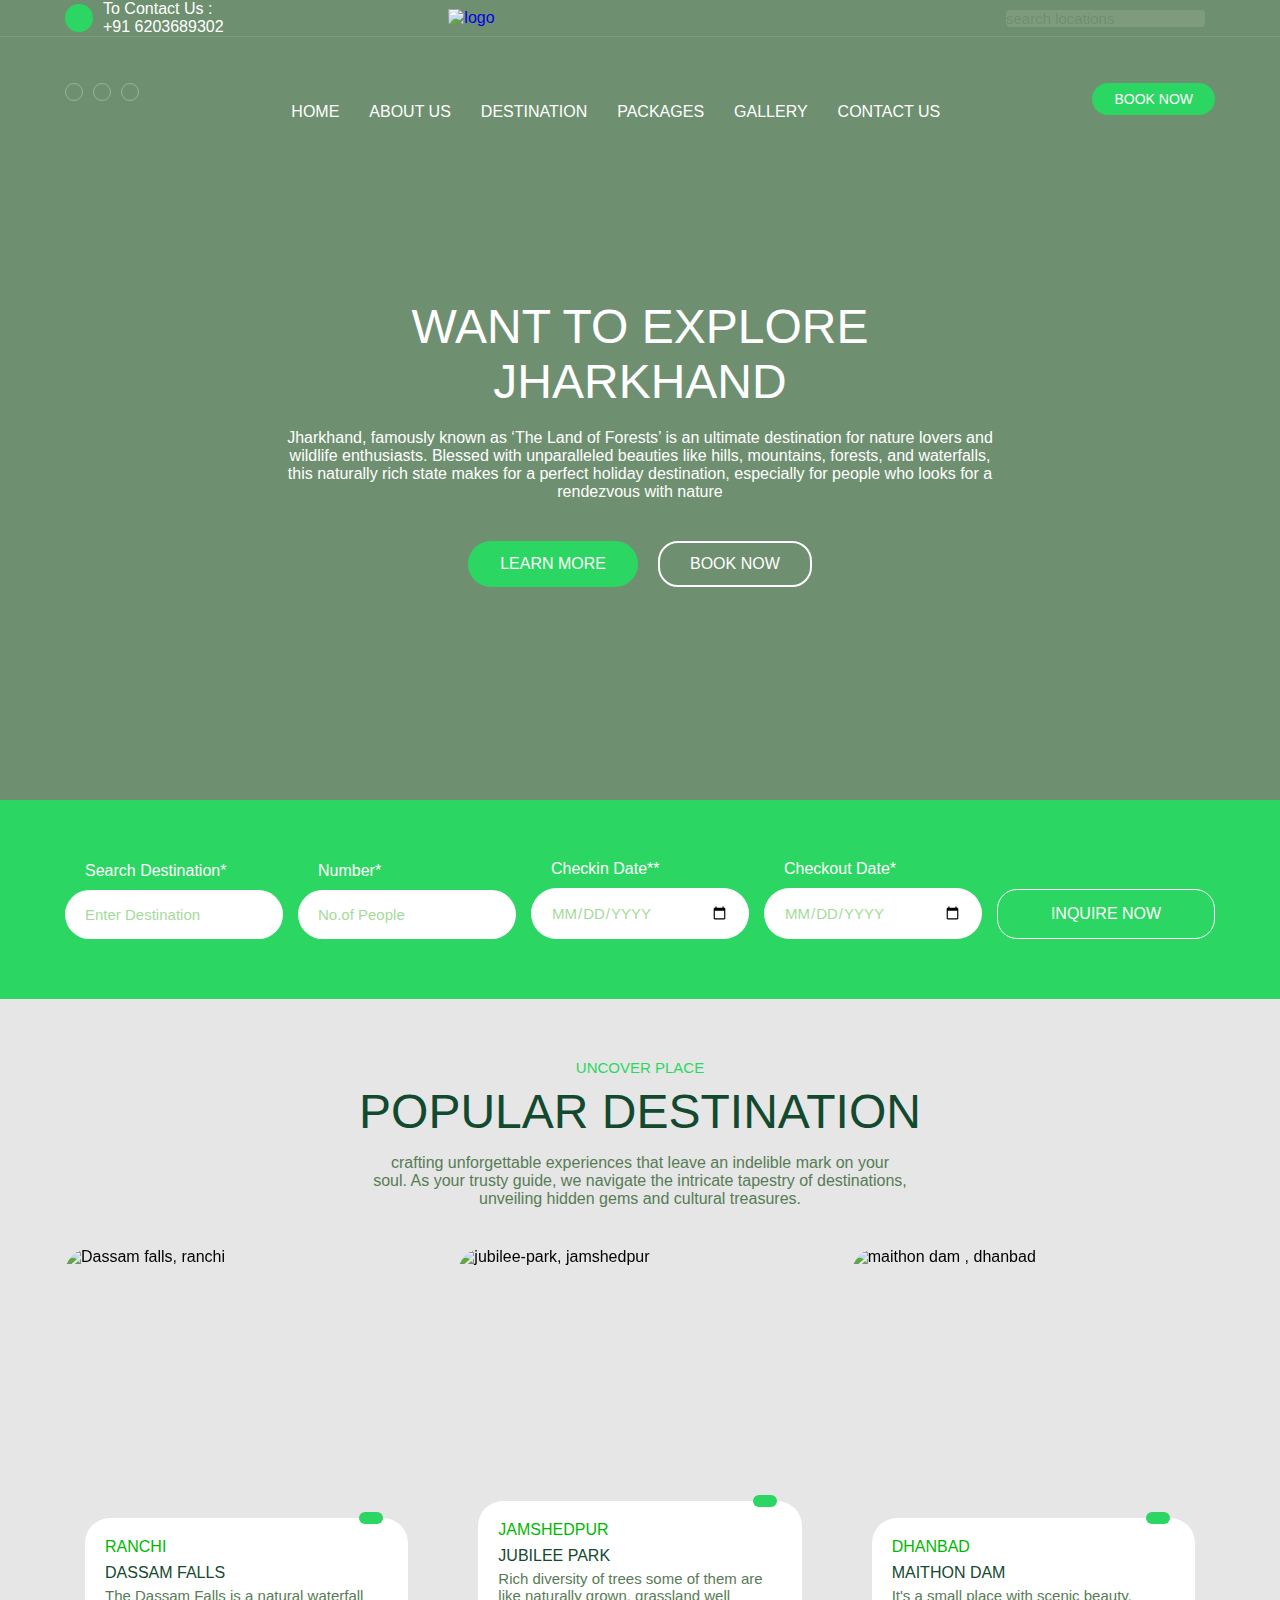
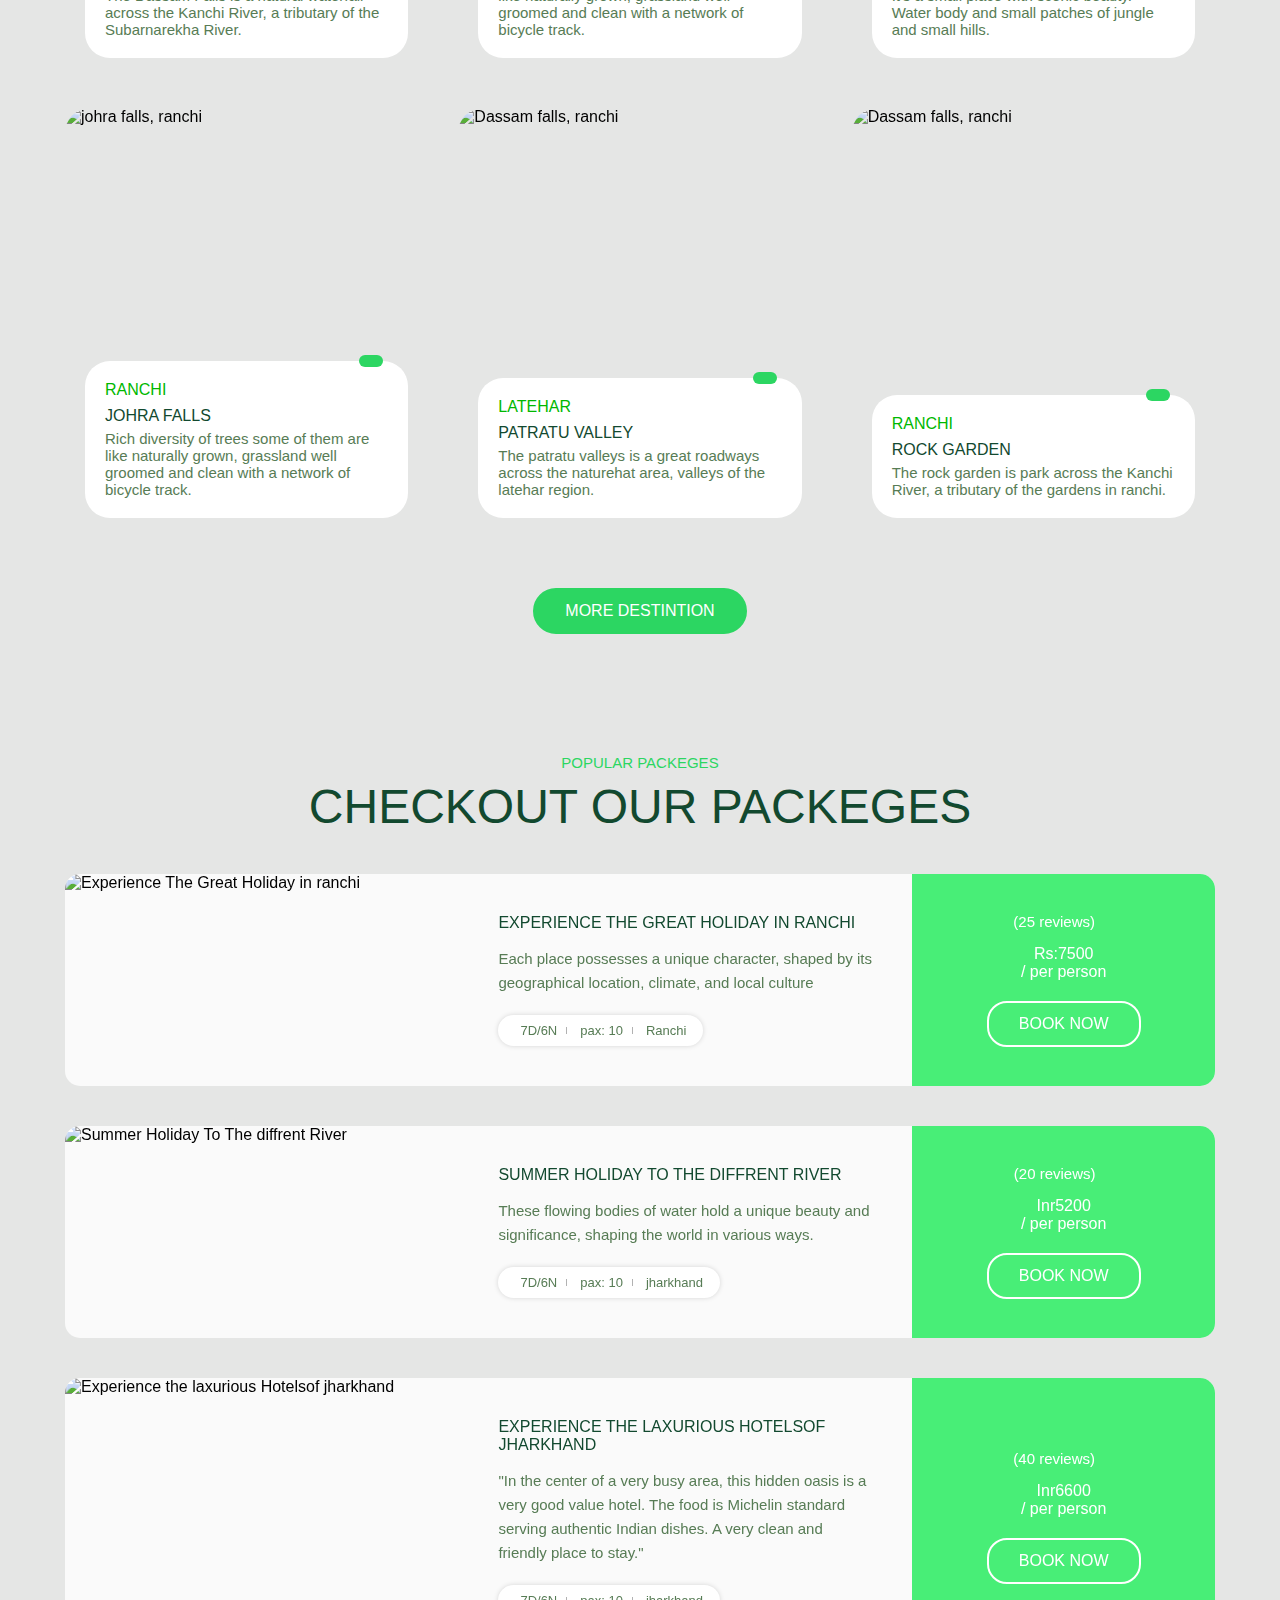
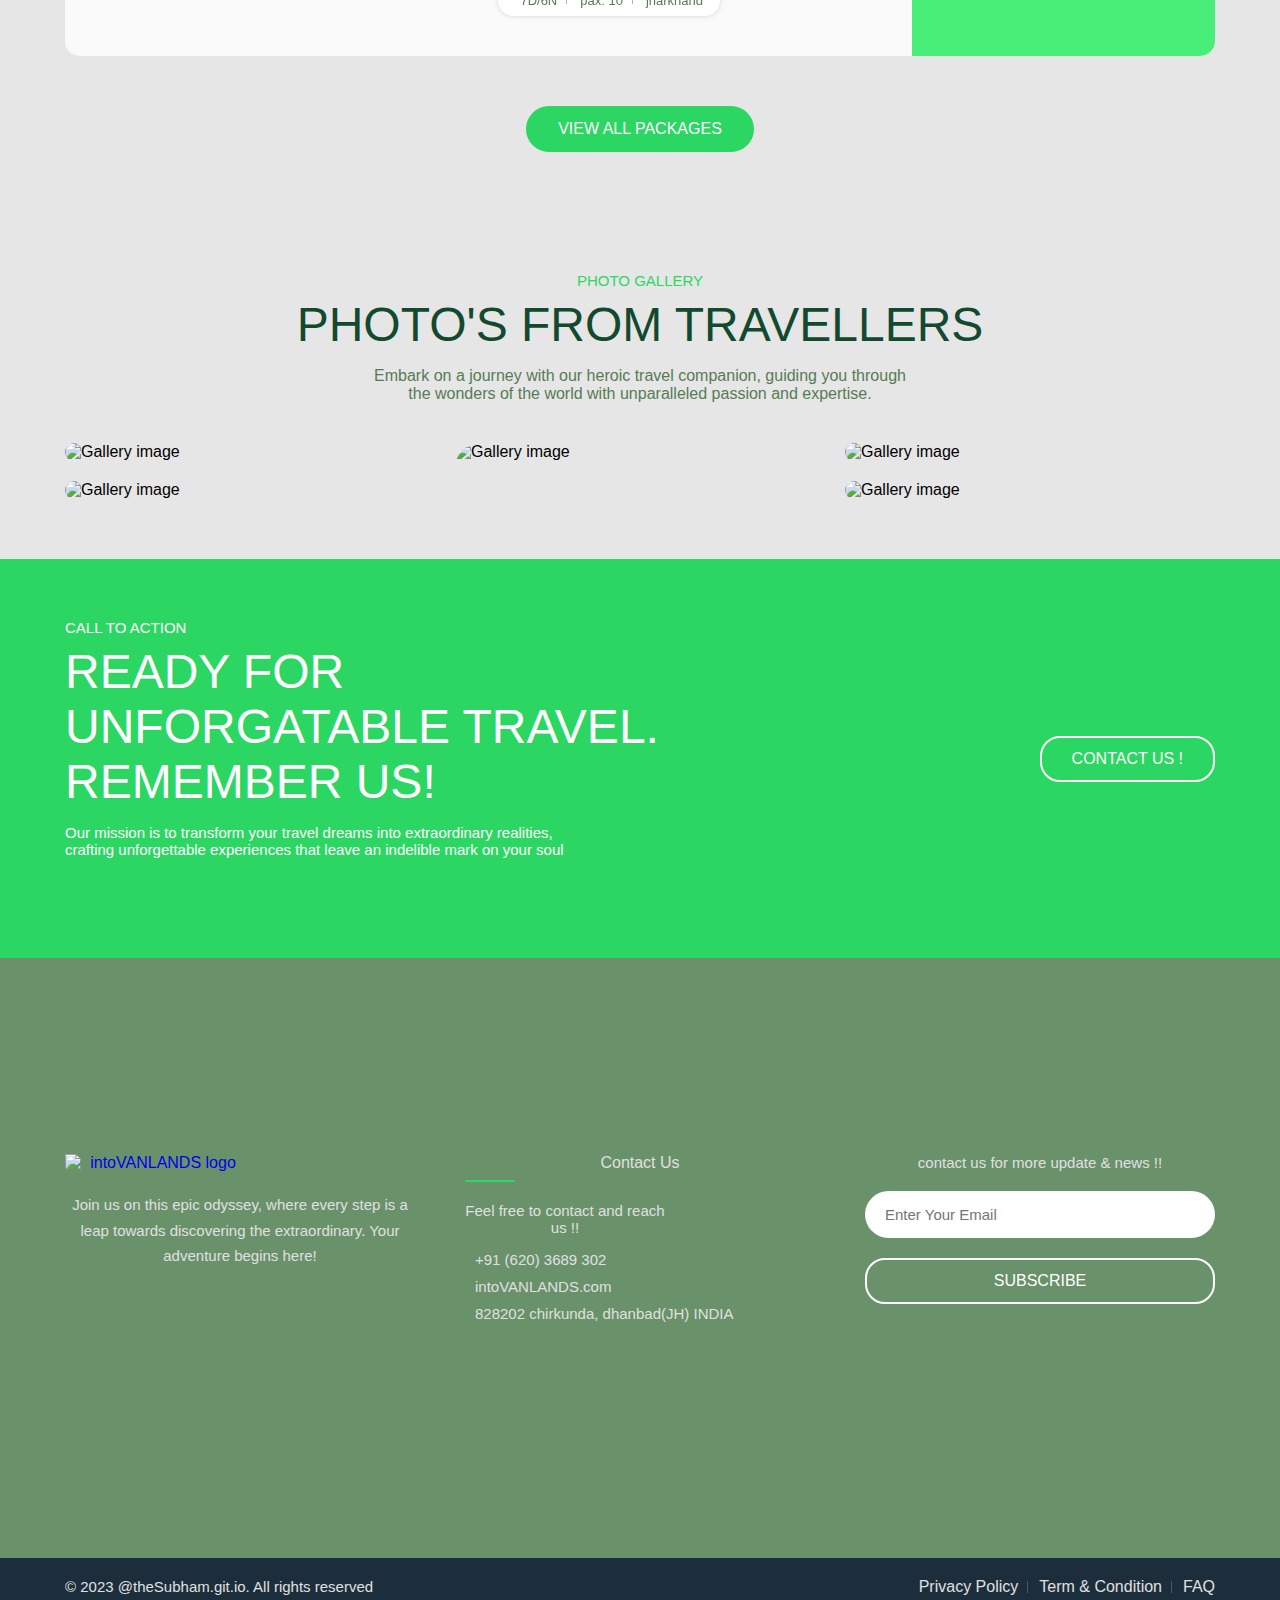
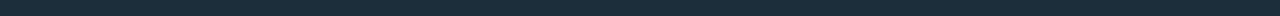
==== index.html @ 8f7684d8 "Add files via upload" ====
<!DOCTYPE html>
<html>
    <head>
        <meta charset="UTF-8">
        <meta http-equiv="X-UA-Compatible" content="IE=edge">
        <meta name="viewport" content="width=device-width, initial-scale=1.0">
        <title>into VANLANDS</title>

         <!-- 
    - favicon
  -->
  <link rel="shortcut icon" href="assests/intoVANLANDS.SVG" type="image/svg+xml">
  <link rel="color pelette" href="./muzli-colors.svg" type="color/svg+xml">


        <!-- 
          - custom css link
        -->
        <link rel="stylesheet" href="style.css">
      
        <!-- 
          - google font link
        -->
        <link rel="preconnect" href="https://fonts.googleapis.com">
        <link rel="preconnect" href="https://fonts.gstatic.com" crossorigin>
        <link
          href="https://fonts.googleapis.com/css2?family=Montserrat:wght@500;600;700;800&family=Poppins:wght@400;500;600;700&display=swap"
          rel="stylesheet">
         
          
      </head>
      <body>

          <!-- 
             - #HEADER
                      -->

                      <header class="header" data-header>

                        <div class="overlay" data-overlay></div>
                    
                        <div class="header-top">
                          <div class="container">
                    
                            <a href="tel:+91 6203689302" class="helpline-box">
                    
                              <div class="icon-box">
                               <ion-icon name="call-outline"></ion-icon>
                              </div>
                    
                              <div class="wrapper">
                                <p class="helpline-title">To Contact Us :</p>
                    
                                <p class="helpline-number">+91 6203689302</p>
                              </div>
                    
                            </a>
                    
                        
                         <a href="#" class="logo">
                              <img src="assests/packages/into-VANLANDS.png" alt="logo">
                         </a>
                    
                            <div class="header-btn-group">
                              <div class="search input"><input placeholder="search locations" class="search-input"></div>
                              <button class="search-btn" aria-label="Search">
                                <ion-icon name="search"></ion-icon>
                              </button>
                    
                              <button class="nav-open-btn" aria-label="Open Menu" data-nav-open-btn>
                                <ion-icon name="menu-outline"></ion-icon>
                              </button>
                    
                            </div>
                    
                          </div>
                        </div>
                    
                        <div class="header-bottom">
                          <div class="container">
                    
                            <ul class="social-list">
                    
                              <li>
                                <a href="#" class="social-link">
                                  <ion-icon name="logo-facebook"></ion-icon>
                                </a>
                              </li>
                    
                              <li>
                                <a href="#" class="social-link">
                                  <ion-icon name="logo-twitter"></ion-icon>
                                </a>
                              </li>
                    
                              <li>
                                <a href="#" class="social-link">
                                  <ion-icon name="logo-instagram"></ion-icon>
                                </a>
                              </li>
                    
                            </ul>
                    
                            <nav class="navbar" data-navbar>
                    
                              <div class="navbar-top">
                    
                                <a href="#" class="logo">
                                  <img src="C:\Users\subha\Desktop\INTOVANLANDS\assests\intoVANLANDS.SVG" alt="logo">
                                </a>
                    
                                <button class="nav-close-btn" aria-label="Close Menu" data-nav-close-btn>
                                  <ion-icon name="close-outline"></ion-icon>
                                </button>
                    
                              </div>
                    
                              <ul class="navbar-list">
                    
                                <li>
                                  <a href="#home" class="navbar-link" data-nav-link>home</a>
                                </li>
                    
                                <li>
                                  <a href="#" class="navbar-link" data-nav-link>about us</a>
                                </li>
                    
                                <li>
                                  <a href="#destination" class="navbar-link" data-nav-link>destination</a>
                                </li>
                    
                                <li>
                                  <a href="#package" class="navbar-link" data-nav-link>packages</a>
                                </li>
                    
                                <li>
                                  <a href="#gallery" class="navbar-link" data-nav-link>gallery</a>
                                </li>
                    
                                <li>
                                  <a href="#contact" class="navbar-link" data-nav-link>contact us</a>
                                </li>
                    
                              </ul>
                    
                            </nav>
                    
                            <a href="assests/log in page/signup.html"><button class="btn btn-primary">Book Now</button></a>
                    
                          </div>
                        </div>
                      </header>

                      <main>
                        <article>
                    
                          <!-- 
                            - #HERO
                          -->
                    
                          <section class="hero" id="home">
                            <div class="container">
                              <h2 class="h1 hero-title">Want to explore jharkhand</h2>
                    
                              <p class="hero-text">
                                Jharkhand, famously known as ‘The Land of Forests’ is an ultimate destination for nature lovers and
                                wildlife enthusiasts. Blessed with unparalleled beauties like hills, mountains, forests, and waterfalls,
                                this naturally rich state makes for a perfect holiday destination, especially for people who looks for a rendezvous with nature
                              </p>
                    
                              <div class="btn-group">
                                <button class="btn btn-primary">Learn more</button>
                    
                                <a href="C:\Users\subha\Desktop\INTOVANLANDS\assests\registration.html"><button class="btn btn-secondary">Book now</button></a>
                              </div>
                    
                            </div>
                          </section>

                            
    <!--- #TOUR SEARCH -->

      <section class="tour-search">
        <div class="container">

          <form action="" class="tour-search-form">

            <div class="input-wrapper">
              <label for="destination" class="input-label">Search Destination*</label>

              <input type="text" name="destination" id="destination" required placeholder="Enter Destination"
                class="input-field">
            </div>

            <div class="input-wrapper">
              <label for="people" class="input-label"> Number*</label>

              <input type="number" name="people" id="people" required placeholder="No.of People" class="input-field">
            </div>

            <div class="input-wrapper">
              <label for="checkin" class="input-label">Checkin Date**</label>

              <input type="date" name="checkin" id="checkin" required class="input-field">
            </div>

            <div class="input-wrapper">
              <label for="checkout" class="input-label">Checkout Date*</label>

              <input type="date" name="checkout" id="checkout" required class="input-field">
            </div>

            <button type="submit" class="btn btn-secondary">Inquire now</button>

          </form>

        </div>
      </section>

      <!-- 
        - #POPULAR
      -->

      <section class="popular" id="destination">
        <div class="container">

          <p class="section-subtitle">Uncover place</p>

          <h2 class="h2 section-title">Popular destination</h2>

          <p class="section-text">
            crafting unforgettable experiences that leave an indelible mark on your soul. As your trusty guide, we navigate the intricate tapestry of destinations, unveiling hidden gems and cultural treasures.
          </p>

          <ul class="popular-list">

            <li>
              <div class="popular-card">

                <figure class="card-img">
                  <img src="assests/dassam-falls.jpg" alt="Dassam falls, ranchi" loading="lazy">
                </figure>

                <div class="card-content">

                  <div class="card-rating">
                    <ion-icon name="star"></ion-icon>
                    <ion-icon name="star"></ion-icon>
                    <ion-icon name="star"></ion-icon>
                    <ion-icon name="star"></ion-icon>
                    <ion-icon name="star"></ion-icon>
                  </div>

                  <p class="card-subtitle">
                    <a href="#">Ranchi</a>
                  </p>

                  <h3 class="h3 card-title">
                    <a href="#">Dassam falls</a>
                  </h3>

                  <p class="card-text">
                    The Dassam Falls is a natural waterfall across the Kanchi River, a tributary of the Subarnarekha River.
                  </p>

                </div>

              </div>
            </li>

            <li>
              <div class="popular-card">

                <figure class="card-img">
                  <img src="assests/jubilee-park.jpg" alt="jubilee-park, jamshedpur" loading="lazy">
                </figure>

                <div class="card-content">

                  <div class="card-rating">
                    <ion-icon name="star"></ion-icon>
                    <ion-icon name="star"></ion-icon>
                    <ion-icon name="star"></ion-icon>
                    <ion-icon name="star"></ion-icon>
                    <ion-icon name="star"></ion-icon>
                  </div>

                  <p class="card-subtitle">
                    <a href="#">jamshedpur</a>
                  </p>

                  <h3 class="h3 card-title">
                    <a href="#">jubilee park</a>
                  </h3>

                  <p class="card-text">
                    Rich diversity of trees some of them are like naturally grown, grassland well groomed and clean with a network of bicycle track.
                  </p>

                </div>

              </div>
            </li>

            <li>
              <div class="popular-card">

                <figure class="card-img">
                  <img src="assests/maithon dam.jpg" alt="maithon dam , dhanbad" loading="lazy">
                </figure>

                <div class="card-content">

                  <div class="card-rating">
                    <ion-icon name="star"></ion-icon>
                    <ion-icon name="star"></ion-icon>
                    <ion-icon name="star"></ion-icon>
                    <ion-icon name="star"></ion-icon>
                    <ion-icon name="star"></ion-icon>
                  </div>

                  <p class="card-subtitle">
                    <a href="#">Dhanbad</a>
                  </p>

                  <h3 class="h3 card-title">
                    <a href="#">maithon dam</a>
                  </h3>

                  <p class="card-text">
                    It's a small place with scenic beauty. Water body and small patches of jungle and small hills.
                  </p>

                </div>

              </div>
            </li>

            <li>
              <div class="popular-card">

                <figure class="card-img">
                  <img src="assests/johra falls.jpg" alt="johra falls, ranchi" loading="lazy">
                </figure>

                <div class="card-content">

                  <div class="card-rating">
                    <ion-icon name="star"></ion-icon>
                    <ion-icon name="star"></ion-icon>
                    <ion-icon name="star"></ion-icon>
                    <ion-icon name="star"></ion-icon>
                    <ion-icon name="star"></ion-icon>
                  </div>

                  <p class="card-subtitle">
                    <a href="#">ranchi</a>
                  </p>

                  <h3 class="h3 card-title">
                    <a href="#">johra falls</a>
                  </h3>

                  <p class="card-text">
                    Rich diversity of trees some of them are like naturally grown, grassland well groomed and clean with a network of bicycle track.
                  </p>

                </div>

              </div>

              <li>
                <div class="popular-card">
  
                  <figure class="card-img">
                    <img src="assests/gallery/galleryphoto6.jpg" alt="Dassam falls, ranchi" loading="lazy">
                  </figure>
  
                  <div class="card-content">
  
                    <div class="card-rating">
                      <ion-icon name="star"></ion-icon>
                      <ion-icon name="star"></ion-icon>
                      <ion-icon name="star"></ion-icon>
                      <ion-icon name="star"></ion-icon>
                      <ion-icon name="star"></ion-icon>
                    </div>
  
                    <p class="card-subtitle">
                      <a href="#">latehar</a>
                    </p>
  
                    <h3 class="h3 card-title">
                      <a href="#">patratu valley</a>
                    </h3>
  
                    <p class="card-text">
                      The patratu valleys is a great roadways across the naturehat area, valleys of the latehar region.
                    </p>
  
                  </div>
  
                </div>
              </li>

              <li>
                <div class="popular-card">
  
                  <figure class="card-img">
                    <img src="assests/gallery/galleryphoto2.jpg" alt="Dassam falls, ranchi" loading="lazy">
                  </figure>
  
                  <div class="card-content">
  
                    <div class="card-rating">
                      <ion-icon name="star"></ion-icon>
                      <ion-icon name="star"></ion-icon>
                      <ion-icon name="star"></ion-icon>
                      <ion-icon name="star"></ion-icon>
                      <ion-icon name="star"></ion-icon>
                    </div>
  
                    <p class="card-subtitle">
                      <a href="#">Ranchi</a>
                    </p>
  
                    <h3 class="h3 card-title">
                      <a href="#">rock garden</a>
                    </h3>
  
                    <p class="card-text">
                      The rock garden is park across the Kanchi River, a tributary of the gardens in ranchi.
                    </p>
  
                  </div>
  
                </div>
              </li>

          </ul>

          <button class="btn btn-primary">More destintion</button>

        </div>
      </section>





      <!-- 
        - #PACKAGE
      -->

      <section class="package" id="package">
        <div class="container">

          <p class="section-subtitle">Popular Packeges</p>

          <h2 class="h2 section-title">Checkout Our Packeges</h2>

          <p class="section-text">
            
          </p>

          <ul class="package-list">

            <li>
              <div class="package-card">

                <figure class="card-banner">
                  <img src="assests/packages/ranchi package.jpeg" alt="Experience The Great Holiday in ranchi" loading="lazy">
                </figure>

                <div class="card-content">

                  <h3 class="h3 card-title">Experience The Great Holiday in ranchi</h3>

                  <p class="card-text">
                    Each place possesses a unique character, shaped by its geographical location, climate, and local culture
                  </p>

                  <ul class="card-meta-list">

                    <li class="card-meta-item">
                      <div class="meta-box">
                        <ion-icon name="time"></ion-icon>

                        <p class="text">7D/6N</p>
                      </div>
                    </li>

                    <li class="card-meta-item">
                      <div class="meta-box">
                        <ion-icon name="people"></ion-icon>

                        <p class="text">pax: 10</p>
                      </div>
                    </li>

                    <li class="card-meta-item">
                      <div class="meta-box">
                        <ion-icon name="location"></ion-icon>

                        <p class="text">Ranchi</p>
                      </div>
                    </li>

                  </ul>

                </div>

                <div class="card-price">

                  <div class="wrapper">

                    <p class="reviews">(25 reviews)</p>

                    <div class="card-rating">
                      <ion-icon name="star"></ion-icon>
                      <ion-icon name="star"></ion-icon>
                      <ion-icon name="star"></ion-icon>
                      <ion-icon name="star"></ion-icon>
                      <ion-icon name="star"></ion-icon>
                    </div>

                  </div>

                  <p class="price">
                    Rs:7500
                    <span>/ per person</span>
                  </p>

                 <a href="C:\Users\subha\Desktop\INTOVANLANDS\assests\log in page\signup.html"><button class="btn btn-secondary">Book Now</button></a>

                </div>

              </div>
            </li>

            <li>
              <div class="package-card">

                <figure class="card-banner">
                  <img src="assests/packages/rivers.jpg" alt="Summer Holiday To The diffrent River" loading="lazy">
                </figure>

                <div class="card-content">

                  <h3 class="h3 card-title">Summer Holiday To The diffrent River</h3>

                  <p class="card-text">
                    These flowing bodies of water hold a unique beauty and significance, shaping the world in various ways.
                  </p>

                  <ul class="card-meta-list">

                    <li class="card-meta-item">
                      <div class="meta-box">
                        <ion-icon name="time"></ion-icon>

                        <p class="text">7D/6N</p>
                      </div>
                    </li>

                    <li class="card-meta-item">
                      <div class="meta-box">
                        <ion-icon name="people"></ion-icon>

                        <p class="text">pax: 10</p>
                      </div>
                    </li>

                    <li class="card-meta-item">
                      <div class="meta-box">
                        <ion-icon name="location"></ion-icon>

                        <p class="text">jharkhand</p>
                      </div>
                    </li>

                  </ul>

                </div>

                <div class="card-price">

                  <div class="wrapper">

                    <p class="reviews">(20 reviews)</p>

                    <div class="card-rating">
                      <ion-icon name="star"></ion-icon>
                      <ion-icon name="star"></ion-icon>
                      <ion-icon name="star"></ion-icon>
                      <ion-icon name="star"></ion-icon>
                    </div>

                  </div>

                  <p class="price">
                    Inr5200
                    <span>/ per person</span>
                  </p>

                  <a href="C:\Users\subha\Desktop\INTOVANLANDS\assests\log in page\signup.html"> <button class="btn btn-secondary">Book Now</button></a>

                </div>

              </div>
            </li>

            <li>
              <div class="package-card">

                <figure class="card-banner">
                  <img src="assests/packages/Hotels.jpg" alt="Experience the laxurious Hotelsof jharkhand" loading="lazy">
                </figure>

                <div class="card-content">

                  <h3 class="h3 card-title">Experience the laxurious Hotelsof jharkhand</h3>

                  <p class="card-text">
                    "In the center of a very busy area, this hidden oasis is a very good value hotel.
                     The food is Michelin standard serving authentic Indian dishes. A very clean and friendly place to stay."
                  </p>

                  <ul class="card-meta-list">

                    <li class="card-meta-item">
                      <div class="meta-box">
                        <ion-icon name="time"></ion-icon>

                        <p class="text">7D/6N</p>
                      </div>
                    </li>

                    <li class="card-meta-item">
                      <div class="meta-box">
                        <ion-icon name="people"></ion-icon>

                        <p class="text">pax: 10</p>
                      </div>
                    </li>

                    <li class="card-meta-item">
                      <div class="meta-box">
                        <ion-icon name="location"></ion-icon>

                        <p class="text">jharkhand</p>
                      </div>
                    </li>

                  </ul>

                </div>

                <div class="card-price">

                  <div class="wrapper">

                    <p class="reviews">(40 reviews)</p>

                    <div class="card-rating">
                      <ion-icon name="star"></ion-icon>
                      <ion-icon name="star"></ion-icon>
                      <ion-icon name="star"></ion-icon>
                      <ion-icon name="star"></ion-icon>
                      <ion-icon name="star"></ion-icon>
                    </div>

                  </div>

                  <p class="price">
                    Inr6600
                    <span>/ per person</span>
                  </p>

                  <a href="C:\Users\subha\Desktop\INTOVANLANDS\assests\log in page\signup.html"><button class="btn btn-secondary">Book Now</button></a>

                </div>

              </div>
            </li>

          </ul>

          <button class="btn btn-primary">View All Packages</button>

        </div>
      </section>


       <!-- 
        - #GALLERY
      -->

      <section class="gallery" id="gallery">
        <div class="container">

          <p class="section-subtitle">Photo Gallery</p>

          <h2 class="h2 section-title">Photo's From Travellers</h2>

          <p class="section-text">
            Embark on a journey with our heroic travel companion, guiding you through the wonders of the world with unparalleled passion and expertise.
          </p>

          <ul class="gallery-list">

            <li class="gallery-item">
              <figure class="gallery-image">
                <img src="assests/gallery/galleryphoto1.jpg" alt="Gallery image">
              </figure>
            </li>

            <li class="gallery-item">
              <figure class="gallery-image">
                <img src="assests/gallery/galleryphoto2.jpg" alt="Gallery image">
              </figure>
            </li>

            <li class="gallery-item">
              <figure class="gallery-image">
                <img src="assests/gallery/galleryphoto3.jpg" alt="Gallery image">
              </figure>
            </li>

            <li class="gallery-item">
              <figure class="gallery-image">
                <img src="assests/gallery/galleryphoto4.jpg" alt="Gallery image">
              </figure>
            </li>

            <li class="gallery-item">
              <figure class="gallery-image">
                <img src="assests/gallery/galleryphoto5.jpg" alt="Gallery image">
              </figure>
            </li>

          </ul>

        </div>
      </section>





      <!-- 
        - #CTA
      -->

      <section class="cta" id="contact">
        <div class="container">

          <div class="cta-content">
            <p class="section-subtitle">Call To Action</p>

            <h2 class="h2 section-title">Ready For Unforgatable Travel. Remember Us!</h2>

            <p class="section-text">
              Our mission is to transform your travel dreams into extraordinary realities, crafting unforgettable experiences that leave an indelible mark on your soul
            </p>
          </div>

          <a href="C:\Users\subha\Desktop\INTOVANLANDS\assests\Contact us.html"><button class="btn btn-secondary">Contact Us !</button></a>

        </div>
      </section>

    </article>
  </main>





  <!-- 
    - #FOOTER
  -->

  <footer class="footer">

    <div class="footer-top">
      <div class="container">

        <div class="footer-brand">

          <a href="#" class="logo">
            <img src="assests/intoVANLANDS.png" alt="intoVANLANDS logo">
          </a>

          <p class="footer-text">
            Join us on this epic odyssey, where every step is a leap towards discovering the extraordinary. Your adventure begins here!
          </p>

        </div>

        <div class="footer-contact">

          <h4 class="contact-title">Contact Us</h4>

          <p class="contact-text">
            Feel free to contact and reach us !!
          </p>

          <ul>

            <li class="contact-item">
              <ion-icon name="call-outline"></ion-icon>

              <a href="tel:+916203689302" class="contact-link">+91 (620) 3689 302</a>
            </li>

            <li class="contact-item">
              <ion-icon name="mail-outline"></ion-icon>

              <a href="info.intoVANLANDS.com" class="contact-link"><info class="intoVANLANDS"></info>intoVANLANDS.com</a>
            </li>

            <li class="contact-item">
              <ion-icon name="location-outline"></ion-icon>

              <address>828202 chirkunda, dhanbad(JH) INDIA</address>
            </li>

          </ul>

        </div>

        <div class="footer-form">

          <p class="form-text">
          contact us for more update & news !!
          </p>

          <form action="" class="form-wrapper">
            <input type="email" name="email" class="input-field" placeholder="Enter Your Email" required>

            <button type="submit" class="btn btn-secondary">Subscribe</button>
          </form>

        </div>

      </div>
    </div>

    <div class="footer-bottom">
      <div class="container">

        <p class="copyright">
          &copy; 2023 <a href="">@theSubham.git.io</a>. All rights reserved
        </p>

        <ul class="footer-bottom-list">

          <li>
            <a href="#" class="footer-bottom-link">Privacy Policy</a>
          </li>

          <li>
            <a href="#" class="footer-bottom-link">Term & Condition</a>
          </li>

          <li>
            <a href="#" class="footer-bottom-link">FAQ</a>
          </li>

        </ul>

      </div>
    </div>

  </footer>





  <!-- 
    - #GO TO TOP
  -->

  <a href="#top" class="go-top" data-go-top>
    <ion-icon name="chevron-up-outline"></ion-icon>
  </a>





  <!-- 
    - custom js link
  -->
  <script src="assests/script.js"></script>

  <!-- 
    - ionicon link
  -->
  <script type="module" src="https://unpkg.com/ionicons@5.5.2/dist/ionicons/ionicons.esm.js"></script>
  <script nomodule src="https://unpkg.com/ionicons@5.5.2/dist/ionicons/ionicons.js"></script>

  </body>

</html>
---- style.css ----
:root {


  --united-nations-blue: #48ee77;
  --bright-navy-blue:#2cd662;
  --spanish-gray: hsl(110, 47%, 73%);
  --black-coral: hsl(117, 19%, 41%);
  --oxford-blue: #0a2f35;
  --yale-blue: hsl(138, 72%, 33%);
  --blue-ncs: hsl(120, 100%, 36%);
  --gunmetal: #12492f;
  --gainsboro: hsl(0, 0%, 88%);
  --cultured: hsl(0, 0%, 98%);
  --white: hsl(0, 0%, 100%);
  --black: hsl(0, 0%, 0%);
  --onyx: hsl(0, 90%, 49%);
  --jet: hsl(0, 77%, 27%);

  typography

  

 { 
  --fs-1: caret-color:(20px + 3.5vw);
  --fs-2: calc(18px + 1.6vw);
  --fs-3: calc(16px + 0.45vw);
  --fs-4: 15px;
  --fs-5: 14px;
  --fs-6: 13px;
  --fs-7: 12px;
  --fs-8: 11px;

  --fw-500: 500;
  --fw-600: 600;
  --fw-700: 700;
  --fw-800: 800;
}
}

  /**
   * transition
   */
  *{
  --transition : 0.25s ease-in-out;

  /**
   * spacing
   */

  --section-padding: 60px;

  /**
   * border-radius
   */

  --radius-15: 15px;
  --radius-25: 25px;

}





/*-----------------------------------*
 * #RESET
\*-----------------------------------*/
*, *::before, *::after {
  margin: 0;
  padding: 0;
  box-sizing: border-box;
}

li { list-style: none; }

a { text-decoration: none; }

a,
img,
span,
input,
label,
button,
ion-icon { display: block; }

input,
button {
  background: none;
  border: none;
  font: inherit;
}

button { cursor: pointer; }

input { width: 100%; }

ion-icon { pointer-events: none; }

html {
  font-family: 'Franklin Gothic Medium', 'Arial Narrow', Arial, sans-serif;
  scroll-behavior: smooth;
}

body { background:#e5e6e5; }


.logo{
  size: 0.1rem;
}





/*-----------------------------------*\
 * #REUSED STYLE
\*-----------------------------------*/

.container { padding-inline: 15px; }

.btn {
  color: var(--white);
  text-transform: uppercase;
  font-size: var(--fs-5);
  border-radius: 100px;
  padding: var(--padding, 8px 18px);
  border: var(--border-width, 2px) solid transparent;
  transition: var(--transition);
}

.btn-primary {
  background: var(--bright-navy-blue);
  border-color: var(--bright-navy-blue);
}

.btn-primary:is(:hover, :focus) {
  background: var(--yale-blue);
  border-color: var(--yale-blue);
}

.btn-secondary { border-color: var(--white); }

.btn-secondary:is(:hover, :focus) { background: hsla(121, 50%, 35%, 0.1); }

.h1,
.h2,
.h3 {
  font-weight: var(--fw-800);
  font-family: var(--ff-montserrat);
  text-transform: uppercase;
}

.h1 {
  color: var(--white);
  font-size: var(--fs-1);
}

.h2,
.h3 { color: var(--gunmetal); }

.h2 { font-size: 3rem; }

.h3 {
  font-size: var(--fs-3);
  font-weight: var(--fw-700);
}

.section-subtitle {
  color: var(--bright-navy-blue);
  font-size: var(--fs-5);
  text-transform: uppercase;
  font-family: var(--ff-montserrat);
  margin-bottom: 8px;
}

.section-title { margin-bottom: 15px; }

.section-text {
  color: var(--black-coral);
  margin-bottom: 30px;
}

.card-text {
  color: var(--black-coral);
  font-size: var(--fs-5);
}
.search-input{
  width: 100%;
  border: none;
  display: flex;
  justify-content: center;
  align-items: center;
  font-size: 15px;
  background-color:#fefefe;
  border-top-right-radius: 4px;
  border-bottom-right-radius:4px ;
  border-top-left-radius: 4px;
  border-bottom-left-radius:4px ;
  color: #5d5d5d;
  font-style: inherit;
}


/*-----------------------------------*\
 * #HEADER
\*-----------------------------------*/

.header {
  position: absolute;
  top: 0;
  left: 0;
  width: 100%;
  padding-top: 6px;
  z-index: 0;
}

.header-top {
  position: absolute;
  top: 0;
  left: 0;
  width: 100%;
  transition: var(--transition);
  border-bottom: 1px solid hsla(0, 0%, 100%, 0.1);
  padding-block: 0px;
  z-index: 1;
}

.header.active .header-top {
  position: fixed;
  background :#2cd662;
}

.header-top .container {
  display: grid;
  grid-template-columns: repeat(3, 1fr);
  justify-items: flex-start;
  align-items: center;
}

.helpline-box .wrapper { display: none; }

.helpline-box .icon-box {
  background-color: #2cd662;
  padding: 6px;
  border-radius: 50%;
  color: var(--white);
}
.helpline-box .icon-box:hover {
                   background-color:#12492f;
}

.helpline-box .icon-box ion-icon { --ionicon-stroke-width: 30px; }

.header-top .logo { margin-inline: 0; }

.header-top .logo img { width: 70px;
                        position: relative;
}

.header-btn-group {
  justify-self: flex-end;
  display: flex;
  align-items: center;
  gap: 10px;
  color: var(--white);
}

.search-btn,
.nav-open-btn {
  font-size: 30px;
  color: inherit;
}

.search-btn { font-size: 20px; }

.search-input{
  opacity: 10%;
}

.search-input:hover{
  opacity: 100%;
}



.header-bottom { border-bottom: 1px solid hsla(0, 0%, 100%, 0.1); }

.header-bottom .container {
  size: 5px;
  display: flex;
  justify-content: space-between;
  padding-block: 5px;
}

.social-list {
  display: flex;
  gap: 3px;
}

.social-link {
  color: var(--white);
  padding: 8px;
  border: 1px solid hsla(0, 0%, 100%, 0.3);
  border-radius: 50%;
  font-size: 15px;
  transition: var(--transition);
}

.social-link:is(:hover, :focus) { background: #38f53b }

.header .btn { --padding: 20px; }

.header .navbar {
  position: relative;
  top: 0;
  right: -300px;
  width: 100%;
  max-width: 300px;
  height: 100%;
  background: var(--white);
  visibility: hidden;
  pointer-events: none;
  transition: 0.15s ease-in;
  z-index: 3;
}

.navbar.active {
  right: 0;
  visibility: visible;
  pointer-events: all;
  transition: 0.25s ease-out;
}

.navbar a:hover,.navbar a.active{
  background: #2cd662;
  color:white;
  box-shadow: 5px 10px 20px rgb(85 85 85 / 20%);
  border-radius: 5px;
  
}

.navbar-top {
  display: flex;
  justify-content: space-between;
  align-items: center;
  padding: 40px 15px;
}

.navbar-top .logo img { width: 250px; }

.nav-close-btn {
  font-size: 20px;
  color: var(--bright-navy-blue);
}

.nav-close-btn ion-icon { --ionicon-stroke-width: 80px; }

.navbar-list { border-top: 1px solid hsla(0, 0%, 0%, 0.1); }

.navbar-list li { border-bottom: 1px solid hsla(0, 0%, 0%, 0.1); }

.navbar-link {
  padding: 15px 20px;
  color: var(--jet);
  font-weight: var(--fw-500);
  font-size: var(--fs-4);
  transition: var(--transition);
  text-transform: capitalize;
}

.navbar-link:is(:hover, :focus) { color: var(--bright-navy-blue); }

.overlay {
  position: fixed;
  inset: 0;
  background: var(--black);
  opacity: 0;
  pointer-events: none;
  z-index: 2;
  transition: var(--transition);
}

.overlay.active {
  opacity: 0.7;
  pointer-events: all;
}





/*-----------------------------------*\
 * #HERO
\*-----------------------------------*/

.hero {
  background-image: url("assests/Hero-banner.webp");
  background-repeat: no-repeat;
  background-size: cover;
  background-position: center;
  background-color: hsl(122, 13%, 50%);
  background-blend-mode: overlay;
  display: grid;
  place-items: center;
  min-height: 600px;
  text-align: center;
  padding-top: 125px;
}

.hero-title { margin-bottom: 20px;
              font-size: 3rem; 
              text-shadow: 2px black;
              transition: ease 0.3s;
            }

.hero-text {
  color: var(--white);
  font-size: 1rem;
  margin-bottom: 40px;
  text-shadow: 2px black;
    transition: ease 0.3s;
}

.hero-title:hover{
  color:transparent;
  -webkit-text-stroke: 1px white;
}

.btn-group {
  display: flex;
  flex-wrap: wrap;
  justify-content: center;
  align-items: center;
  gap: 12px;
}
.btn-secondary{
  border-radius: 20px;
    text-decoration: none;
    transition: ease 0.30s
}
.btn-secondary:is(:hover, :focus){
   
   transform: scale(1.1);
    color: white;
    background-color: hsl(0, 90%, 49%);
    /* border: 2px solid rgb(42, 37, 68); */
    box-shadow: 5px 10px 30px rgba(0, 0, 0, 0.4);
    padding: 10px 30px;
}




/*-----------------------------------*\
 * #TOUR SEARCH
\*-----------------------------------*/

.tour-search {
  background: var(--bright-navy-blue);
  padding-block: var(--section-padding);
}

.tour-search-form .input-label {
  color: var(--white);
  font-size: var(--fs-4);
  margin-left: 20px;
  margin-bottom: 10px;
}

.tour-search-form .input-field {
  background: var(--white);
  padding: 10px 15px;
  font-size: var(--fs-5);
  border-radius: 50px;
}

.tour-search-form .input-field::placeholder { color: var(--spanish-gray); }

.tour-search-form .input-field::-webkit-datetime-edit {
  color: var(--spanish-gray);
  text-transform: uppercase;
}

.tour-search-form .input-wrapper { margin-bottom: 15px; }

.tour-search .btn {
  width: 100%;
  --border-width: 1px;
  font-weight: var(--fw-600);
  margin-top: 35px;
}





/*-----------------------------------*\
 * #POPULAR
\*-----------------------------------*/

.popular { padding-block: var(--section-padding); }

.popular-list,
.popular-list > li:not(:last-child) { margin-bottom: 30px; }

.popular-card {
  position: relative;
  overflow: hidden;
  border-radius: var(--radius-25);
  height: 430px;
  position: relative;
    transition: all 0.3s cubic-bezier(0.445,0.05,0.55,0.95);
    cursor: pointer;
    filter: brightness(100%);
    
}
.popular-card:hover{
  filter: brightness(120%);
    transform: scale(1.03);
}

.popular-card .card-img { height: 100%; }

.popular-card .card-img img {
  width: 100%;
  height: 100%;
  object-fit: cover;
}

.popular-card .card-content {
  position: absolute;
  bottom: 20px;
  left: 20px;
  right: 20px;
  background: var(--white);
  border-radius: var(--radius-25);
  padding: 20px;
}


.popular-card .card-rating {
  background: var(--bright-navy-blue);
  color: var(--white);
  position: absolute;
  top: 0;
  right: 25px;
  display: flex;
  align-items: center;
  gap: 1px;
  transform: translateY(-50%);
  padding: 6px 10px;
  border-radius: 20px;
  font-size: 14px;
}

.popular-card .card-subtitle {
  color: var(--blue-ncs);
  font-size: var(--fs-6);
  text-transform: uppercase;
  margin-bottom: 8px;
}

.popular-card .card-title { margin-bottom: 5px; }

.popular-card :is(.card-subtitle, .card-title) > a { color: inherit; }

.popular .btn { margin-inline: auto; }





/*-----------------------------------*\
 * #PACKAGE
\*-----------------------------------*/

.package { padding-block: var(--section-padding); }

.package-list { margin-bottom: 40px; }

.package-list > li:not(:last-child) { margin-bottom: 30px; }

.package-card {
  background: var(--cultured);
  overflow: hidden;
  border-radius: 15px;
  transition: all 0.3s cubic-bezier(0.445,0.05,0.55,0.95);
    cursor: pointer;
    filter: brightness(100%);
}

.package-card:hover{
  filter: brightness(120%);
    transform: scale(1.03);
}

.package-card .card-banner { height: 250px; }

.package-card .card-banner img {
  width: 100%;
  height: 100%;
  object-fit: cover;
}

.package-card .card-content { padding: 30px 20px; }

.package-card .card-title { margin-bottom: 15px; }

.package-card .card-text {
  line-height: 1.6;
  margin-bottom: 20px;
}

.card-meta-list {
  background: var(--white);
  max-width: max-content;
  display: flex;
  flex-wrap: wrap;
  justify-content: center;
  align-items: center;
  padding: 8px;
  box-shadow: 0 0 5px hsla(0, 0%, 0%, 0.15);
  border-radius: 50px;
}

.card-meta-item { position: relative; }

.card-meta-item:not(:last-child)::after {
  content: "";
  position: absolute;
  top: 4px;
  right: -1px;
  bottom: 4px;
  width: 1px;
  background: hsla(0, 0%, 0%, 0.3);
}

.meta-box {
  display: flex;
  justify-content: center;
  align-items: center;
  gap: 5px;
  padding-inline: 9px;
  color: var(--black-coral);
  font-size: var(--fs-8);
}

.meta-box > ion-icon {
  color: var(--bright-navy-blue);
  font-size: 13px;
}

.package-card .card-price {
  background: var(--united-nations-blue);
  color: var(--white);
  padding: 25px 20px;
  text-align: center;
}

.package-card .card-price .wrapper {
  display: flex;
  flex-wrap: wrap;
  justify-content: center;
  align-items: center;
  gap: 5px 15px;
  margin-bottom: 10px;
}

.package-card .card-price .reviews { font-size: var(--fs-5); }

.package-card .card-rating {
  display: flex;
  justify-content: center;
  align-items: center;
  gap: 1px;
  font-size: 14px;
}

.package-card .card-rating ion-icon:last-child { color: hsl(0, 0%, 80%); }

.package-card .price {
  font-size: var(--fs-2);
  font-family: var(--ff-montserrat);
  font-weight: var(--fw-800);
  margin-bottom: 20px;
}

.package-card .price span {
  font-size: var(--fs-7);
  font-weight: initial;
}

.package .btn { margin-inline: auto; }





/*-----------------------------------*\
 * #GALLERY
\*-----------------------------------*/

.gallery { padding-block: var(--section-padding); }

.gallery-list {
  display: grid;
  grid-template-columns: 1fr 1fr;
  gap: 10px;
}

.gallery-image {
  width: 100%;
  height: 100%;
  border-radius: var(--radius-15);
  overflow: hidden;
}

.gallery-item:nth-child(3) { grid-area: 1 / 2 / 3 / 3; }

.gallery-image img {
  width: 100%;
  height: 100%;
  object-fit: cover;
}





/*-----------------------------------*\
 * #CTA
\*-----------------------------------*/

.cta {
  background: var(--bright-navy-blue);
  padding-block: var(--section-padding);
}

.cta :is(.section-subtitle, .section-title, .section-text) { color: var(--white); }

.cta .section-text { 
  font-size: var(--fs-5); }

  .cta.section-text{
    text-shadow: 2px black;
    transition: ease 0.3s;
  }
  .cta.section-text:hover{
    color:transparent;
    -webkit-text-stroke: 1px white;
  }




/*-----------------------------------*\
 * #FOOTER
\*-----------------------------------*/

.footer-top {
  background-image: url("assests/footer image.jpg");
  background-size: cover;
  padding-block: var(--section-padding);
  color: var(--gainsboro);
  background-repeat: no-repeat;
  background-size: cover;
  background-position: center;
  background-color: hsl(122, 16%, 49%);
  background-blend-mode: overlay;
  display: grid;
  place-items: center;
  min-height: 600px;
  text-align: center;
}

.footer-brand { margin-bottom: 30px; }

.footer-brand img { width: 180px; }

.footer-brand .logo { margin-bottom: 20px; }

.footer-text {
  font-size: var(--fs-5);
  line-height: 1.7;
}

.footer-contact { margin-bottom: 30px; }

.contact-title {
  position: relative;
  font-family: var(--ff-montserrat);
  font-weight: var(--fw-500);
  margin-bottom: 30px;
}

.contact-title::after {
  content: "";
  position: absolute;
  bottom: -10px;
  left: 0;
  width: 50px;
  height: 2px;
  background: var(--bright-navy-blue);
}

.contact-text {
  font-size: var(--fs-5);
  margin-bottom: 15px;
  max-width: 200px;
}

.contact-item {
  display: flex;
  justify-content: flex-start;
  align-items: center;
  gap: 10px;
  margin-bottom: 10px;
}

.contact-item ion-icon { --ionicon-stroke-width: 40px; }

.contact-link,
address {
  font-style: normal;
  color: var(--gainsboro);
  font-size: var(--fs-5);
}

.contact-link:is(:hover, :focus) { color: var(--white); }

.form-text {
  font-size: var(--fs-5);
  margin-bottom: 20px;
}

.footer-form .input-field {
  background: var(--white);
  font-size: var(--fs-5);
  padding: 15px 20px;
  border-radius: 100px;
  margin-bottom: 10px;
}

.footer-form .btn { width: 100%; }

.footer-bottom {
  --gunmetal: hsl(205, 36%, 17%);
  background: var(--gunmetal);
  padding-block: 20px;
  text-align: center;
}

.copyright {
  color: var(--gainsboro);
  font-size: var(--fs-5);
  margin-bottom: 10px;
}

.copyright a {
  color: inherit;
  display: inline-block;
}

.copyright a:is(:hover, :focus) { color: var(--white); }

.footer-bottom-list {
  display: flex;
  align-items: center;
  justify-content: center;
  gap: 21px;
}

.footer-bottom-list > li { position: relative; }

.footer-bottom-list > li:not(:last-child)::after {
  content: "";
  position: absolute;
  top: 3px;
  right: -10px;
  bottom: 3px;
  width: 1px;
  background: hsla(0, 0%, 100%, 0.2);
}

.footer-bottom-link {
  color: var(--gainsboro);
  font-size: var(--fs-7);
  transition: var(--transition);
}

.footer-bottom-link:is(:hover, :focus) { color: var(--white); }





/*-----------------------------------*\
 * #GO TO TOP
\*-----------------------------------*/

.go-top {
  position: fixed;
  bottom: 15px;
  right: 15px;
  width: 35px;
  height: 35px;
  background: var(--bright-navy-blue);
  color: var(--white);
  display: grid;
  place-items: center;
  font-size: 18px;
  border-radius: 6px;
  box-shadow: 0 1px 3px hsla(0, 0%, 0%, 0.5);
  opacity: 0;
  transform: translateY(10px);
  visibility: hidden;
  transition: var(--transition);
}

.go-top.active {
  opacity: 0.8;
  transform: translateY(0);
  visibility: visible;
}

.go-top:is(:hover, :focus) { opacity: 5.5; }





/*-----------------------------------*\
 * #MEDIA QUERIES
\*-----------------------------------*/

/**
 * responsive for larger than 580px screen
 */

@media (min-width: 580px) {

  /**
   * REUSED STYLE
   */

  .container {
    max-width: 580px;
    margin-inline: auto;
  }

  .btn {
    --fs-5: 16px;
    --padding: 12px 30px;
  }

  section:not(.cta) :is(.section-subtitle, .section-title, .section-text) {
    text-align: center;
  }

  .section-text { margin-bottom: 40px; }

  .card-text { --fs-5: 15px; }



  /**
   * HEADER
   */

  .header { padding-top: 83px; }

  .helpline-box .icon-box { padding: 14px; }

  .header-top .logo img { max-width: unset; }

  .search-btn { font-size: 30px; }

  .nav-open-btn { font-size: 40px; }

  .header .btn {
    --fs-5: 14px;
    --padding: 6px 20px;
  }



  /**
   * HERO
   */

  .hero {
    min-height: 800px;
    padding-top: 85px;
  }

  .hero-text { --fs-5: 15px; }

  .btn-group { gap: 20px; }



  /**
   * TOUR SEARCH
   */

  .tour-search-form {
    display: grid;
    grid-template-columns: 1fr 1fr;
    align-items: flex-end;
    gap: 15px;
  }

  .tour-search-form .input-wrapper { margin-bottom: 0; }

  .tour-search-form .input-field { padding: 16px 20px; }

  .tour-search .btn {
    grid-column: span 2;
    margin-top: 20px;
  }



  /**
   * POPULAR
   */

  .popular-card .card-content { right: auto; }



  /**
   * FOOTER
   */

  .footer .container {
    display: grid;
    grid-template-columns: 1fr 1fr;
    gap: 30px;
  }

  .footer-form { grid-column: span 2; }

  .footer-bottom { text-align: left; }

  .copyright { margin-bottom: 0; }

  .footer-bottom-list { justify-content: flex-end; }

}





/**
 * responsive for larger than 768px screen
 */

@media (min-width: 768px) {

  /**
   * CUSTOM PROPERTY
   */

  :root {

    /**
     * typography
     */

    --fs-5: 15px;

  }



  /**
   * REUSED STYLE
   */

  .container { max-width: 800px; }

  .section-text {
    max-width: 60ch;
    margin-inline: auto;
  }



  /**
   * HEADER
   */

  .helpline-box {
    display: flex;
    justify-content: flex-start;
    align-items: center;
    gap: 10px;
  }

  .helpline-box .wrapper {
    display: block;
    color: var(--white);
    font-size: var(--fs-6);
  }

  .social-list { gap: 10px; }



  /**
   * POPULAR
   */

  .popular-list {
    display: grid;
    grid-template-columns: 1fr 1fr;
    gap: 30px;
    margin-bottom: 50px;
  }

  .popular-list > li:not(:last-child) { margin-bottom: 0; }

  .popular-card .card-content { right: 20px; }



  /**
   * PACKAGE
   */

  .package-list { margin-bottom: 50px; }

  .package-list > li:not(:last-child) { margin-bottom: 40px; }

  .package-card {
    display: grid;
    grid-template-columns: 1.3fr 1.5fr 1fr;
  }

  .package-card .card-banner { height: 100%; }

  .package-card .card-content { padding: 40px; }

  .package-card .card-price {
    display: grid;
    place-content: center;
  }

  .package-card .card-price .wrapper { margin-bottom: 15px; }



  /**
   * GALLERY
   */

  .gallery { padding-bottom: calc(var(--section-padding * 2)); }

  .gallery-list {
    grid-template-columns: repeat(3, 1fr);
    gap: 20px;
  }

  .gallery-image { border-radius: var(--radius-25); }



  /**
   * CTA
   */

  .cta .container {
    display: flex;
    justify-content: space-between;
    align-items: center;
  }

  .cta-content { width: calc(100% - 225px); }

  .cta .section-text { margin-inline: 0; }



  /**
   * FOOTER
   */

  .form-wrapper {
    display: flex;
    justify-content: flex-start;
    align-items: center;
    gap: 20px;
  }

  .footer-form .input-field { margin-bottom: 0; }

  .footer-form .btn { width: max-content; }

}





/**
 * responsive for larger than 992px screen
 */

@media (min-width: 992px) {

  /**
   * REUSED STYLE
   */

  .container { max-width: 1050px; }



  /**
   * HEADER
   */

  .header.active .header-top {
    position: unset;
    background: unset;
  }

  .nav-open-btn,
  .navbar-top { display: none; }

  .header-bottom { border-bottom: none; }

  .header.active .header-bottom {
    position: fixed;
    top: 0;
    left: 0;
    width: 100%;
    background: var(--white);
    color: var(--onyx);
    box-shadow: 0 2px 5px hsla(0, 0%, 0%, 0.08);
    transition: var(--transition);
  }

  .header-bottom .container { padding-block: 0; }

  .header .navbar { all: unset; }

  .navbar-list {
    border-top: none;
    display: flex;
    justify-content: center;
    align-items: center;
  }

  .navbar-list li { border-bottom: none; }

  .navbar-link {
    color: var(--white);
    --fs-4: 16px;
    font-weight: unset;
    text-transform: uppercase;
    padding: 20px 15px;
  }

  .header.active .navbar-link { color: var(--onyx); }

  .header.active .navbar-link:is(:hover, :focus) { color:  var(--onyx); }

  .header.active .social-link {
    color: var(--onyx);
    border-color: hsla(0, 0%, 0%, 0.15);
  }

  .overlay { display: none; }



  /**
   * HERO
   */

  .hero .container { max-width: 740px; }



  /**
   * TOUR SEARCH
   */

  .tour-search-form { grid-template-columns: repeat(5, 1fr); }

  .tour-search .btn {
    --padding: 15px;
    grid-column: unset;
    margin-top: 0;
  }



  /**
   * POPULAR
   */

  .popular-list { grid-template-columns: repeat(3, 1fr); }



  /**
   * PACKAGE
   */

  .meta-box { --fs-8: 13px; }

  .meta-box > ion-icon { font-size: 15px; }



  /**
   * CTA 
   */

  .cta .section-title { max-width: 25ch; }



  /**
   * FOOTER
   */

  .footer-top .container {
    grid-template-columns: repeat(3, 1fr);
    gap: 50px;
  }

  .footer-form { grid-column: unset; }

  .form-wrapper { flex-direction: column; }

  .footer-form .btn { width: 100%; }

}





/**
 * responsive for larger than 1200px screen
 */

@media (min-width: 1200px) {

  /**
   * CUSTOM PROPERTY
   */

  :root {

    /**
     * spacing
     */

    --section-padding: 100px;

  }



  /**
   * REUSED STYLE
   */

  .container { max-width: 1180px; }

}

/**
contact us
*/
.contactbody{
  background-color: #101010;
  background-repeat: no-repeat;
  background-size: cover;
  
}

.contact{
  padding: 110px 30%;
  height: 100%;
  min-height: 100vh;
}

.contact-form h1{
  font-size: 80px;
  color: white;
  margin-bottom: 20px;
}

.contact-form h1 span{
  color:#fc0050;
}

.contact-form p{
  color: white;
  line-height: 30px;
  letter-spacing: 1px;
  font-size: 23px;
  margin-bottom: 20px;
}


.contact-form form input,form textarea{
  width: 100%;
  padding: 17px;
  border: none;
  outline: none;
  background-color: #191919;
  font-size: 20px;
  color: white;
  margin-bottom: 10px;
  border-radius: 10px;
}

.contact-form form .submit-btn{
  display: inline-block;
  background-color: #fc0050;
  font-size: 27px;
  font-weight: 600px;
  border: 2px solid transparent;
  border-radius: 40px;
  width: 220px;
  cursor: pointer;
  transition: ease 0.30s;

}

.contact-form form .submit-btn:hover{
  border: 2px solid #fc0050;
  background-color: transparent;
  transform: scale(1.1);

}
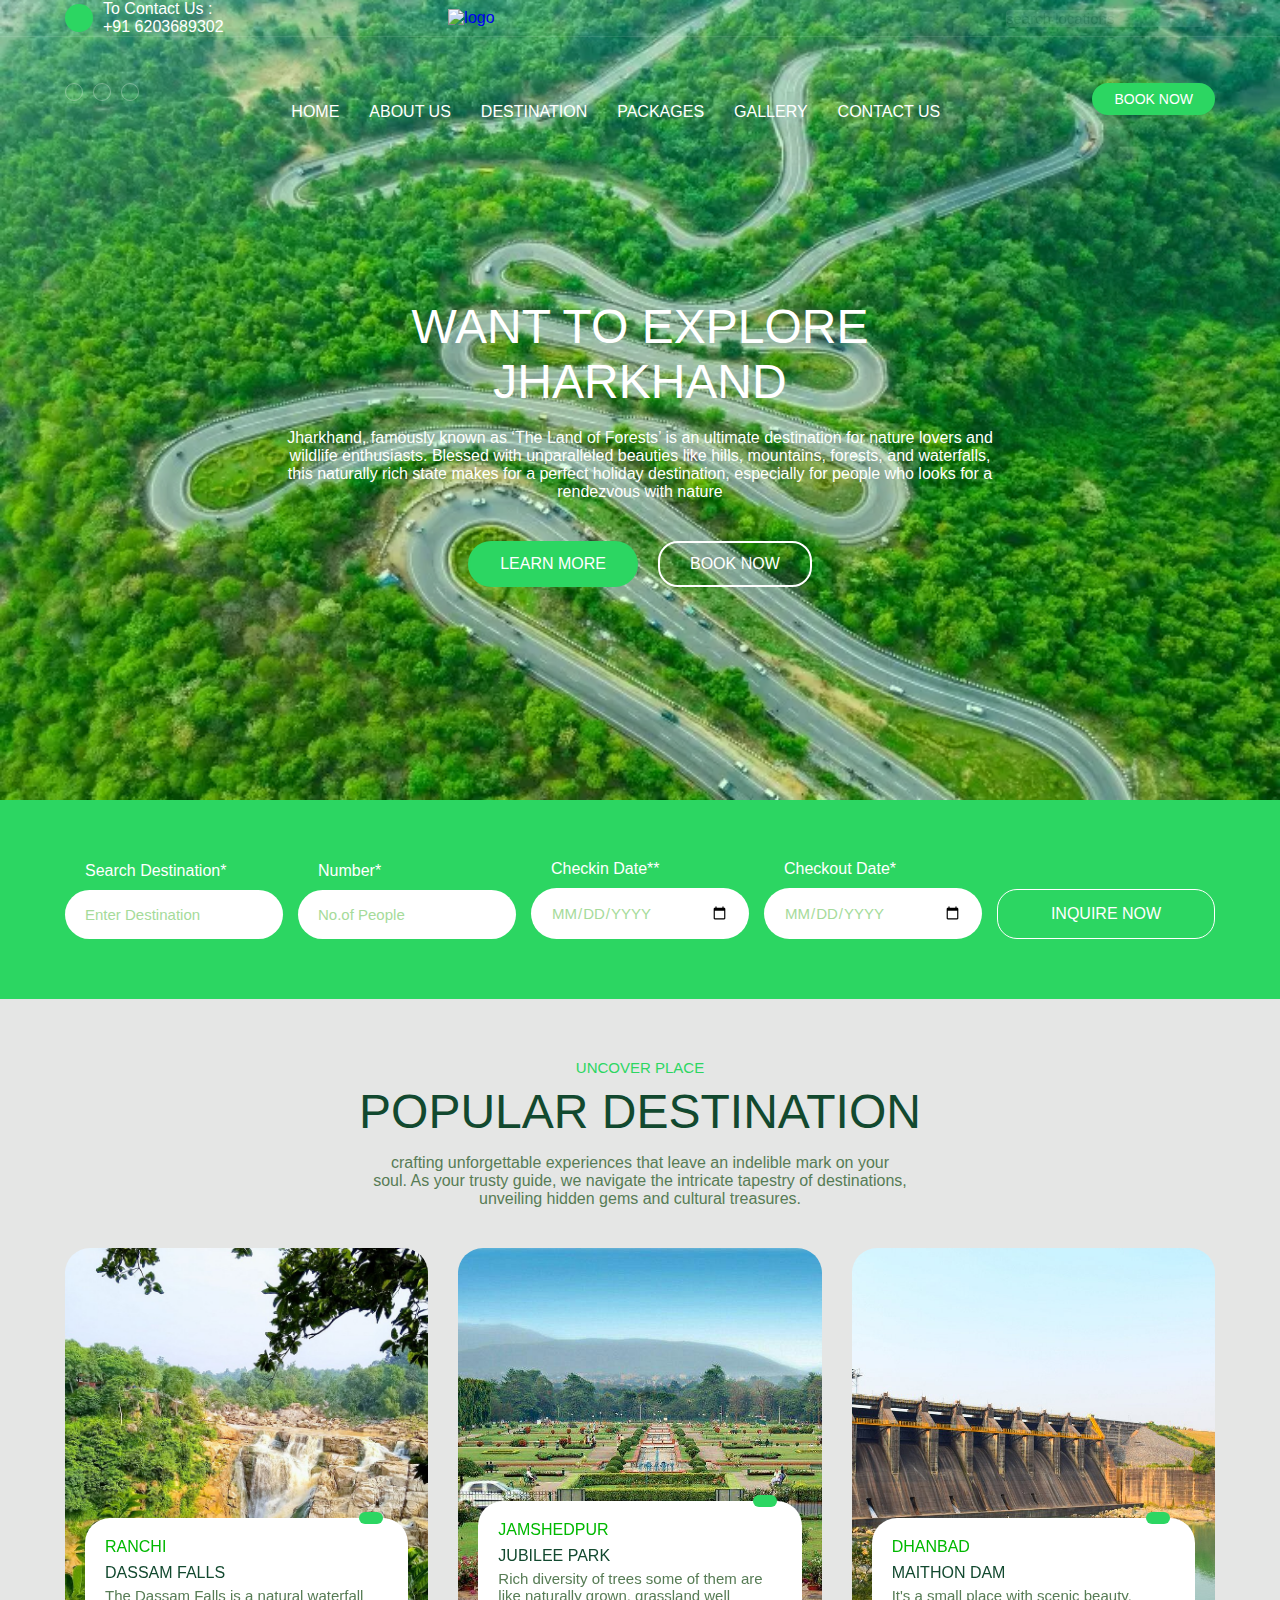
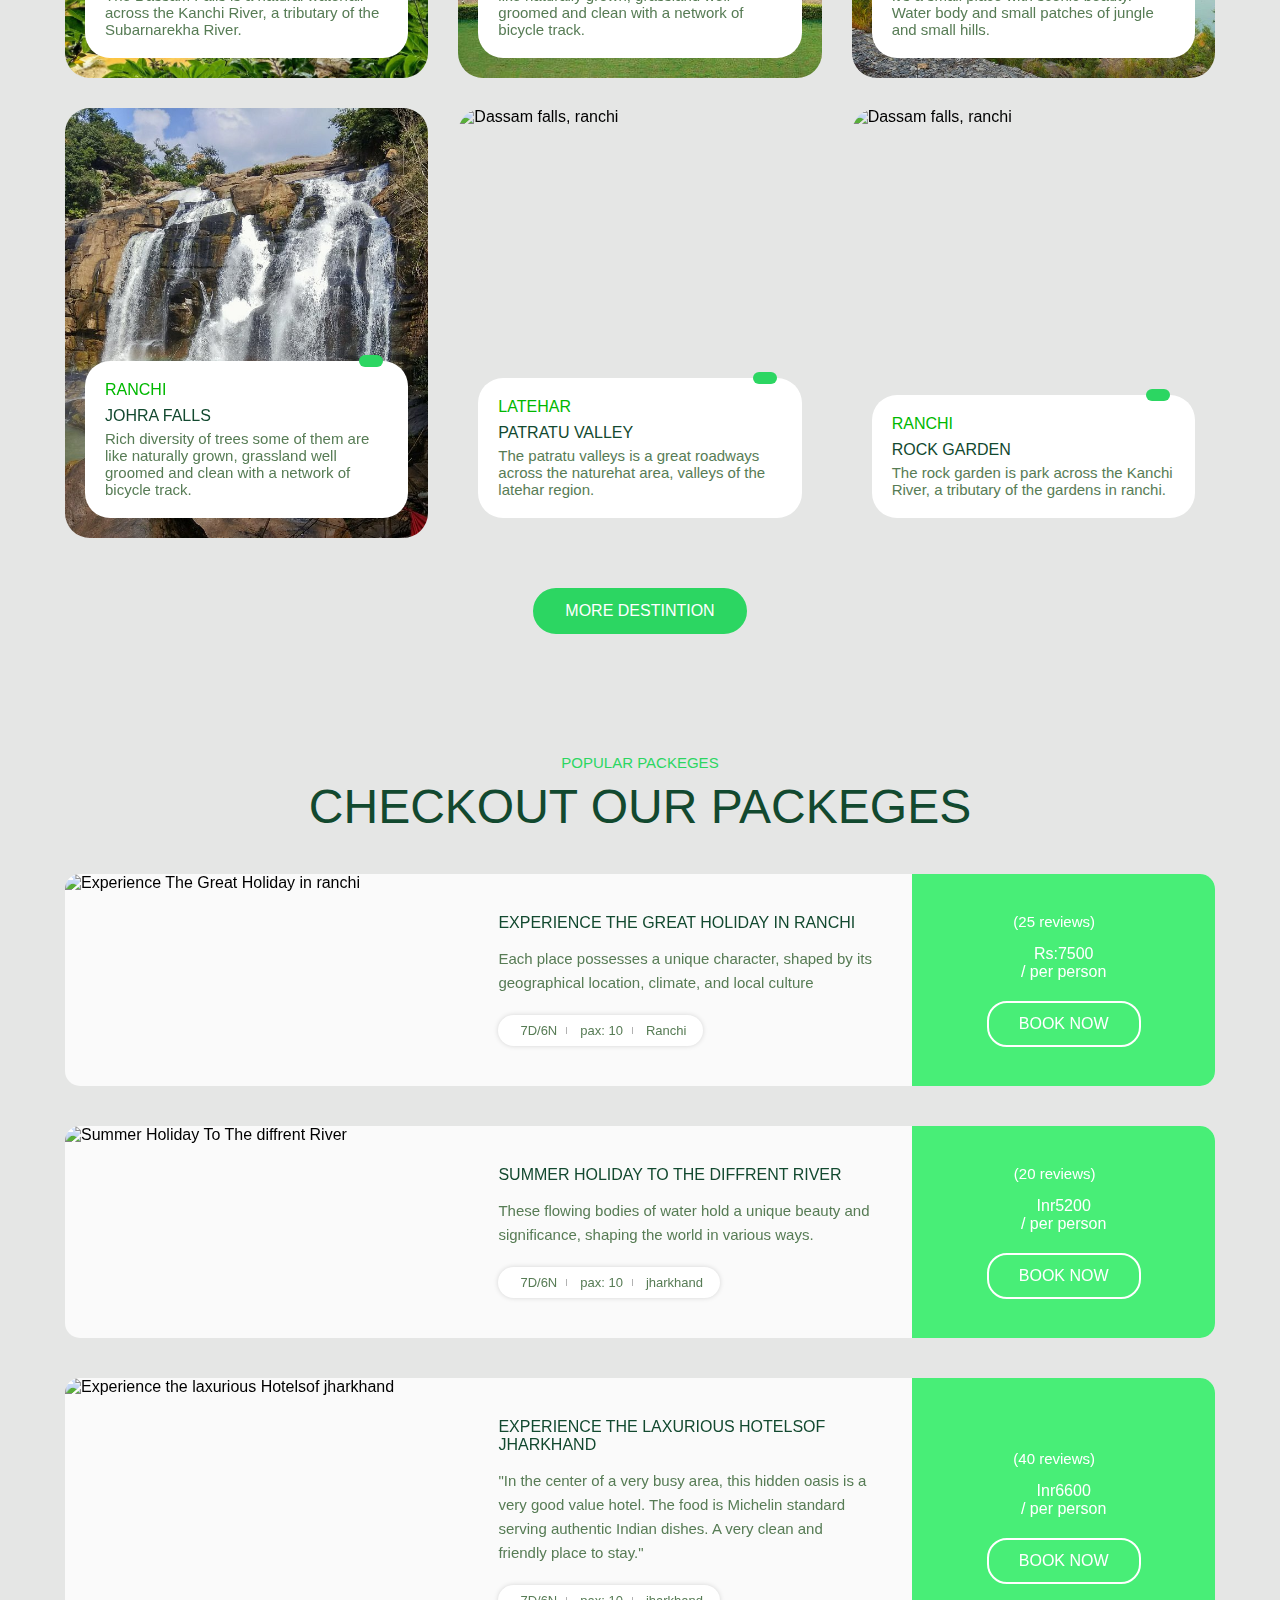
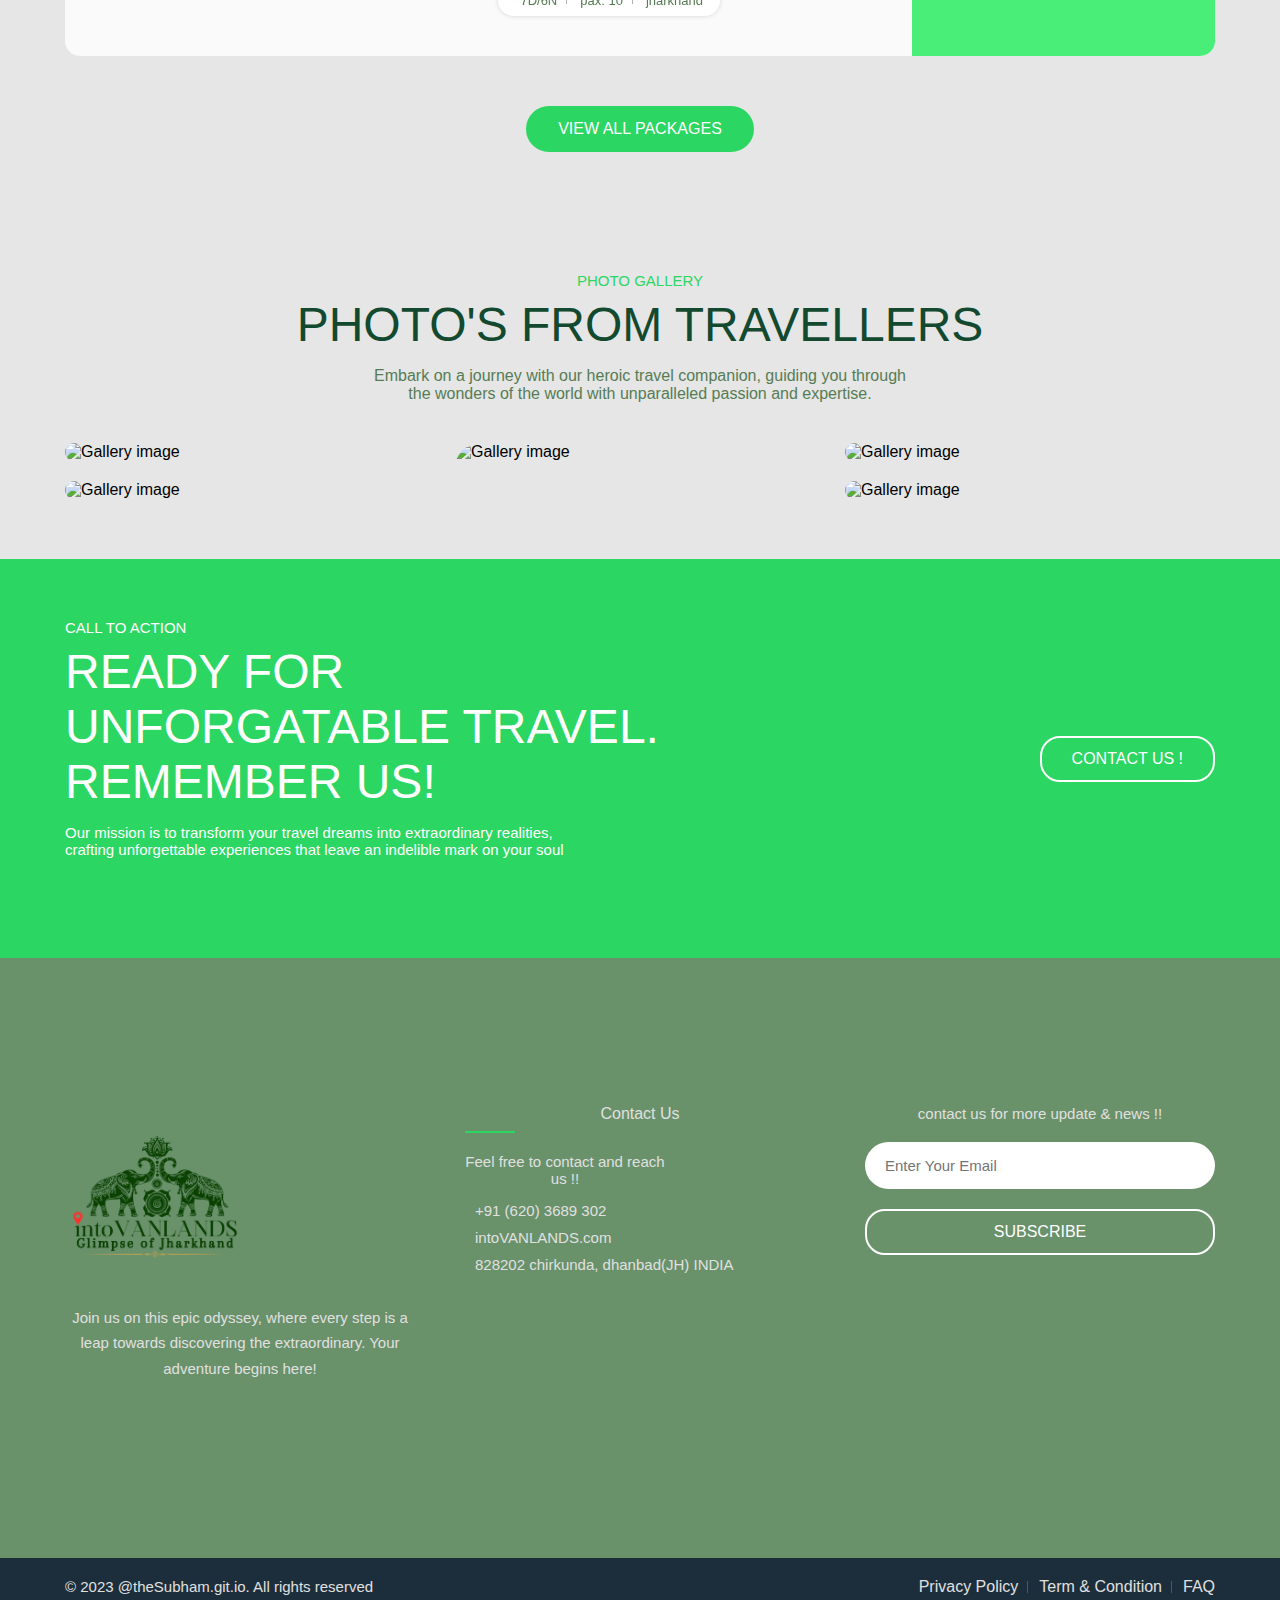
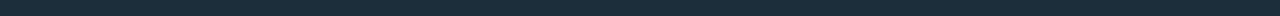
==== commit 8a563646: "Update index.html" ====
--- a/index.html
+++ b/index.html
@@ -9,7 +9,7 @@
          <!-- 
     - favicon
   -->
-  <link rel="shortcut icon" href="assests/intoVANLANDS.SVG" type="image/svg+xml">
+  <link rel="shortcut icon" href="intoVANLANDS.SVG" type="image/svg+xml">
   <link rel="color pelette" href="./muzli-colors.svg" type="color/svg+xml">
 
 
@@ -57,8 +57,8 @@
                             </a>
                     
                         
-                         <a href="#" class="logo">
-                              <img src="assests/packages/into-VANLANDS.png" alt="logo">
+                         <a href="intoVANLANDS.png" class="logo">
+                              <img src="" alt="logo">
                          </a>
                     
                             <div class="header-btn-group">
@@ -106,7 +106,7 @@
                               <div class="navbar-top">
                     
                                 <a href="#" class="logo">
-                                  <img src="C:\Users\subha\Desktop\INTOVANLANDS\assests\intoVANLANDS.SVG" alt="logo">
+                                  <img src="intoVANLANDS.SVG" alt="logo">
                                 </a>
                     
                                 <button class="nav-close-btn" aria-label="Close Menu" data-nav-close-btn>
@@ -145,7 +145,7 @@
                     
                             </nav>
                     
-                            <a href="assests/log in page/signup.html"><button class="btn btn-primary">Book Now</button></a>
+                            <a href="signup.html"><button class="btn btn-primary">Book Now</button></a>
                     
                           </div>
                         </div>
@@ -238,7 +238,7 @@
               <div class="popular-card">
 
                 <figure class="card-img">
-                  <img src="assests/dassam-falls.jpg" alt="Dassam falls, ranchi" loading="lazy">
+                  <img src="dassam-falls.jpg" alt="Dassam falls, ranchi" loading="lazy">
                 </figure>
 
                 <div class="card-content">
@@ -272,7 +272,7 @@
               <div class="popular-card">
 
                 <figure class="card-img">
-                  <img src="assests/jubilee-park.jpg" alt="jubilee-park, jamshedpur" loading="lazy">
+                  <img src="jubilee-park.jpg" alt="jubilee-park, jamshedpur" loading="lazy">
                 </figure>
 
                 <div class="card-content">
@@ -306,7 +306,7 @@
               <div class="popular-card">
 
                 <figure class="card-img">
-                  <img src="assests/maithon dam.jpg" alt="maithon dam , dhanbad" loading="lazy">
+                  <img src="maithon dam.jpg" alt="maithon dam , dhanbad" loading="lazy">
                 </figure>
 
                 <div class="card-content">
@@ -340,7 +340,7 @@
               <div class="popular-card">
 
                 <figure class="card-img">
-                  <img src="assests/johra falls.jpg" alt="johra falls, ranchi" loading="lazy">
+                  <img src="johra falls.jpg" alt="johra falls, ranchi" loading="lazy">
                 </figure>
 
                 <div class="card-content">
@@ -373,7 +373,7 @@
                 <div class="popular-card">
   
                   <figure class="card-img">
-                    <img src="assests/gallery/galleryphoto6.jpg" alt="Dassam falls, ranchi" loading="lazy">
+                    <img src="galleryphoto6.jpg" alt="Dassam falls, ranchi" loading="lazy">
                   </figure>
   
                   <div class="card-content">
@@ -407,7 +407,7 @@
                 <div class="popular-card">
   
                   <figure class="card-img">
-                    <img src="assests/gallery/galleryphoto2.jpg" alt="Dassam falls, ranchi" loading="lazy">
+                    <img src="galleryphoto2.jpg" alt="Dassam falls, ranchi" loading="lazy">
                   </figure>
   
                   <div class="card-content">
@@ -469,7 +469,7 @@
               <div class="package-card">
 
                 <figure class="card-banner">
-                  <img src="assests/packages/ranchi package.jpeg" alt="Experience The Great Holiday in ranchi" loading="lazy">
+                  <img src="package.jpeg" alt="Experience The Great Holiday in ranchi" loading="lazy">
                 </figure>
 
                 <div class="card-content">
@@ -531,7 +531,7 @@
                     <span>/ per person</span>
                   </p>
 
-                 <a href="C:\Users\subha\Desktop\INTOVANLANDS\assests\log in page\signup.html"><button class="btn btn-secondary">Book Now</button></a>
+                 <a href="signup.html"><button class="btn btn-secondary">Book Now</button></a>
 
                 </div>
 
@@ -603,7 +603,7 @@
                     <span>/ per person</span>
                   </p>
 
-                  <a href="C:\Users\subha\Desktop\INTOVANLANDS\assests\log in page\signup.html"> <button class="btn btn-secondary">Book Now</button></a>
+                  <a href="signup.html"> <button class="btn btn-secondary">Book Now</button></a>
 
                 </div>
 
@@ -614,7 +614,7 @@
               <div class="package-card">
 
                 <figure class="card-banner">
-                  <img src="assests/packages/Hotels.jpg" alt="Experience the laxurious Hotelsof jharkhand" loading="lazy">
+                  <img src="Hotels.jpg" alt="Experience the laxurious Hotelsof jharkhand" loading="lazy">
                 </figure>
 
                 <div class="card-content">
@@ -711,31 +711,31 @@
 
             <li class="gallery-item">
               <figure class="gallery-image">
-                <img src="assests/gallery/galleryphoto1.jpg" alt="Gallery image">
+                <img src="galleryphoto1.jpg" alt="Gallery image">
               </figure>
             </li>
 
             <li class="gallery-item">
               <figure class="gallery-image">
-                <img src="assests/gallery/galleryphoto2.jpg" alt="Gallery image">
+                <img src="galleryphoto2.jpg" alt="Gallery image">
               </figure>
             </li>
 
             <li class="gallery-item">
               <figure class="gallery-image">
-                <img src="assests/gallery/galleryphoto3.jpg" alt="Gallery image">
+                <img src="galleryphoto3.jpg" alt="Gallery image">
               </figure>
             </li>
 
             <li class="gallery-item">
               <figure class="gallery-image">
-                <img src="assests/gallery/galleryphoto4.jpg" alt="Gallery image">
+                <img src="galleryphoto4.jpg" alt="Gallery image">
               </figure>
             </li>
 
             <li class="gallery-item">
               <figure class="gallery-image">
-                <img src="assests/gallery/galleryphoto5.jpg" alt="Gallery image">
+                <img src="galleryphoto5.jpg" alt="Gallery image">
               </figure>
             </li>
 
@@ -789,7 +789,7 @@
         <div class="footer-brand">
 
           <a href="#" class="logo">
-            <img src="assests/intoVANLANDS.png" alt="intoVANLANDS logo">
+            <img src="intoVANLANDS.png" alt="intoVANLANDS logo">
           </a>
 
           <p class="footer-text">
@@ -894,7 +894,7 @@
   <!-- 
     - custom js link
   -->
-  <script src="assests/script.js"></script>
+  <script src="script.js"></script>
 
   <!-- 
     - ionicon link
@@ -906,4 +906,4 @@
 
 </html>
                         
-      +      
--- a/style.css
+++ b/style.css
@@ -395,7 +395,7 @@
 \*-----------------------------------*/
 
 .hero {
-  background-image: url("assests/Hero-banner.webp");
+  background-image: url("Hero-banner.webp");
   background-repeat: no-repeat;
   background-size: cover;
   background-position: center;
@@ -1442,4 +1442,4 @@
   background-color: transparent;
   transform: scale(1.1);
 
-}+}
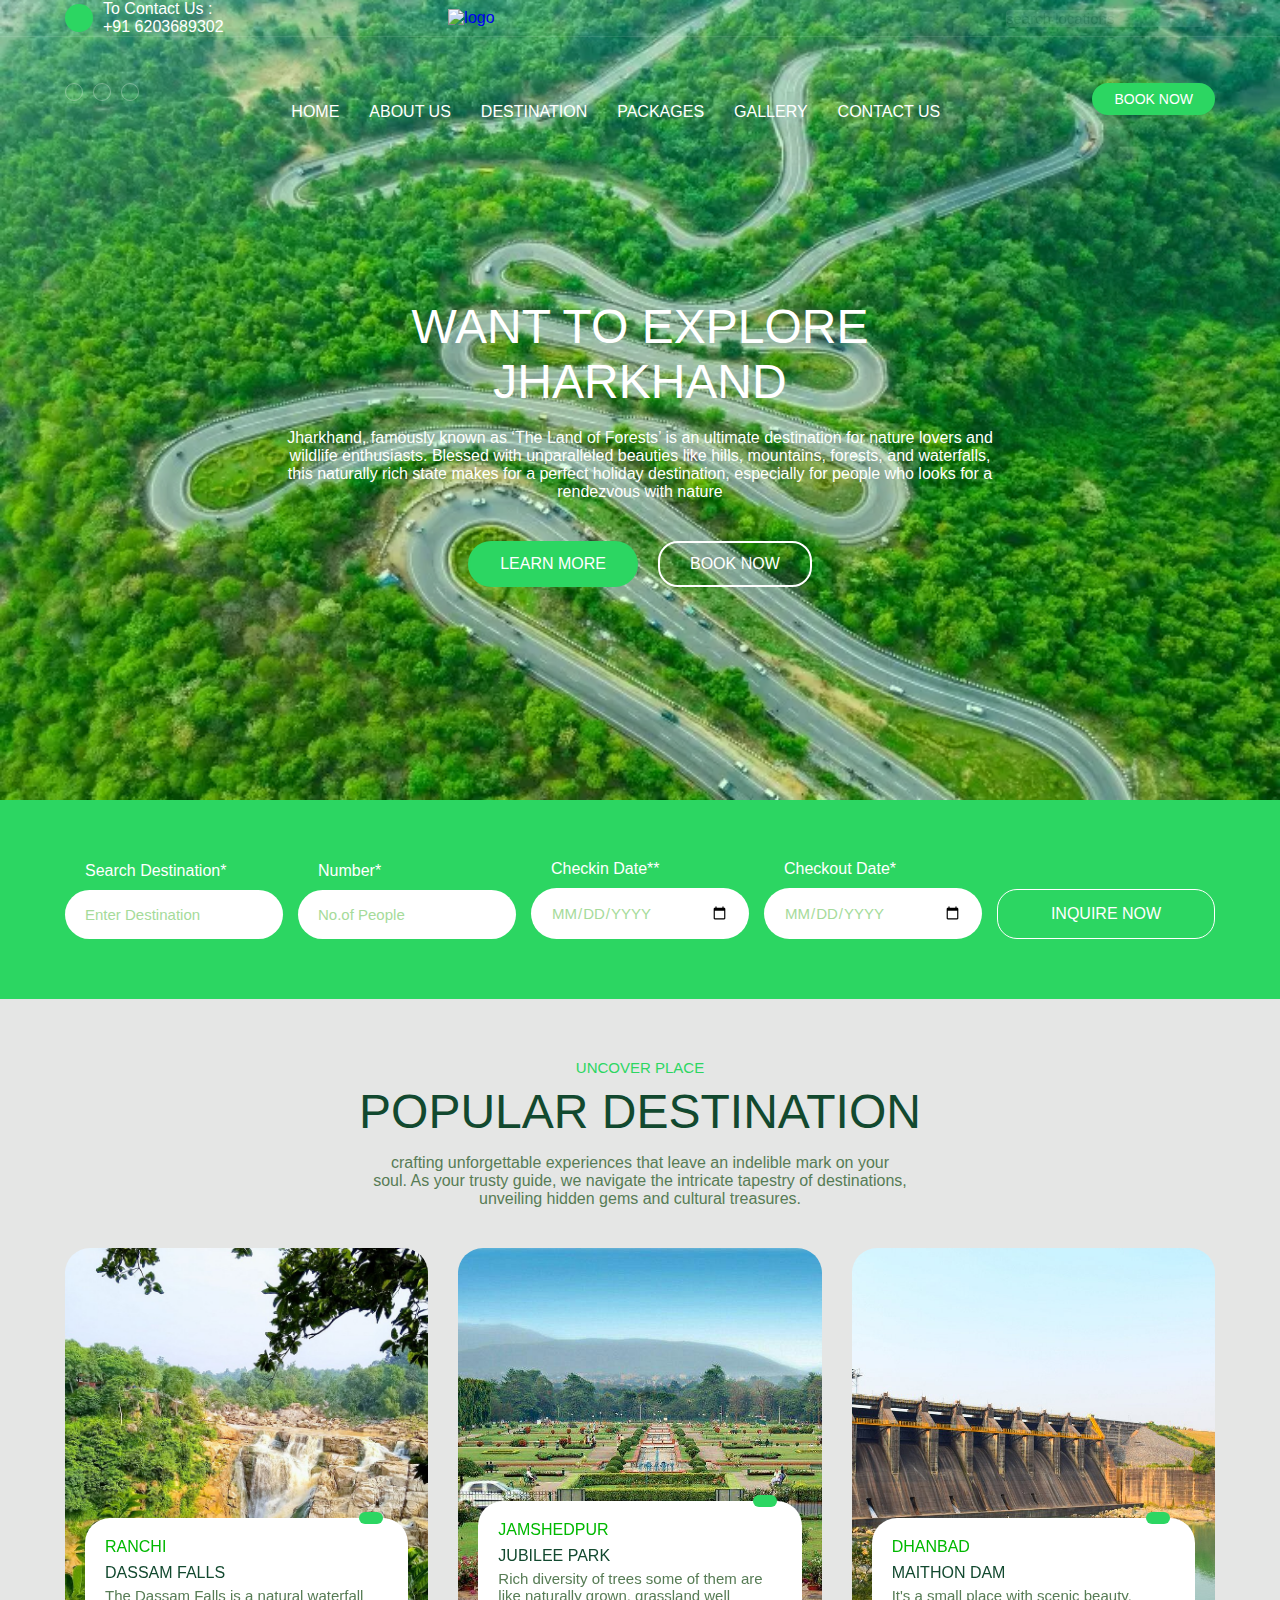
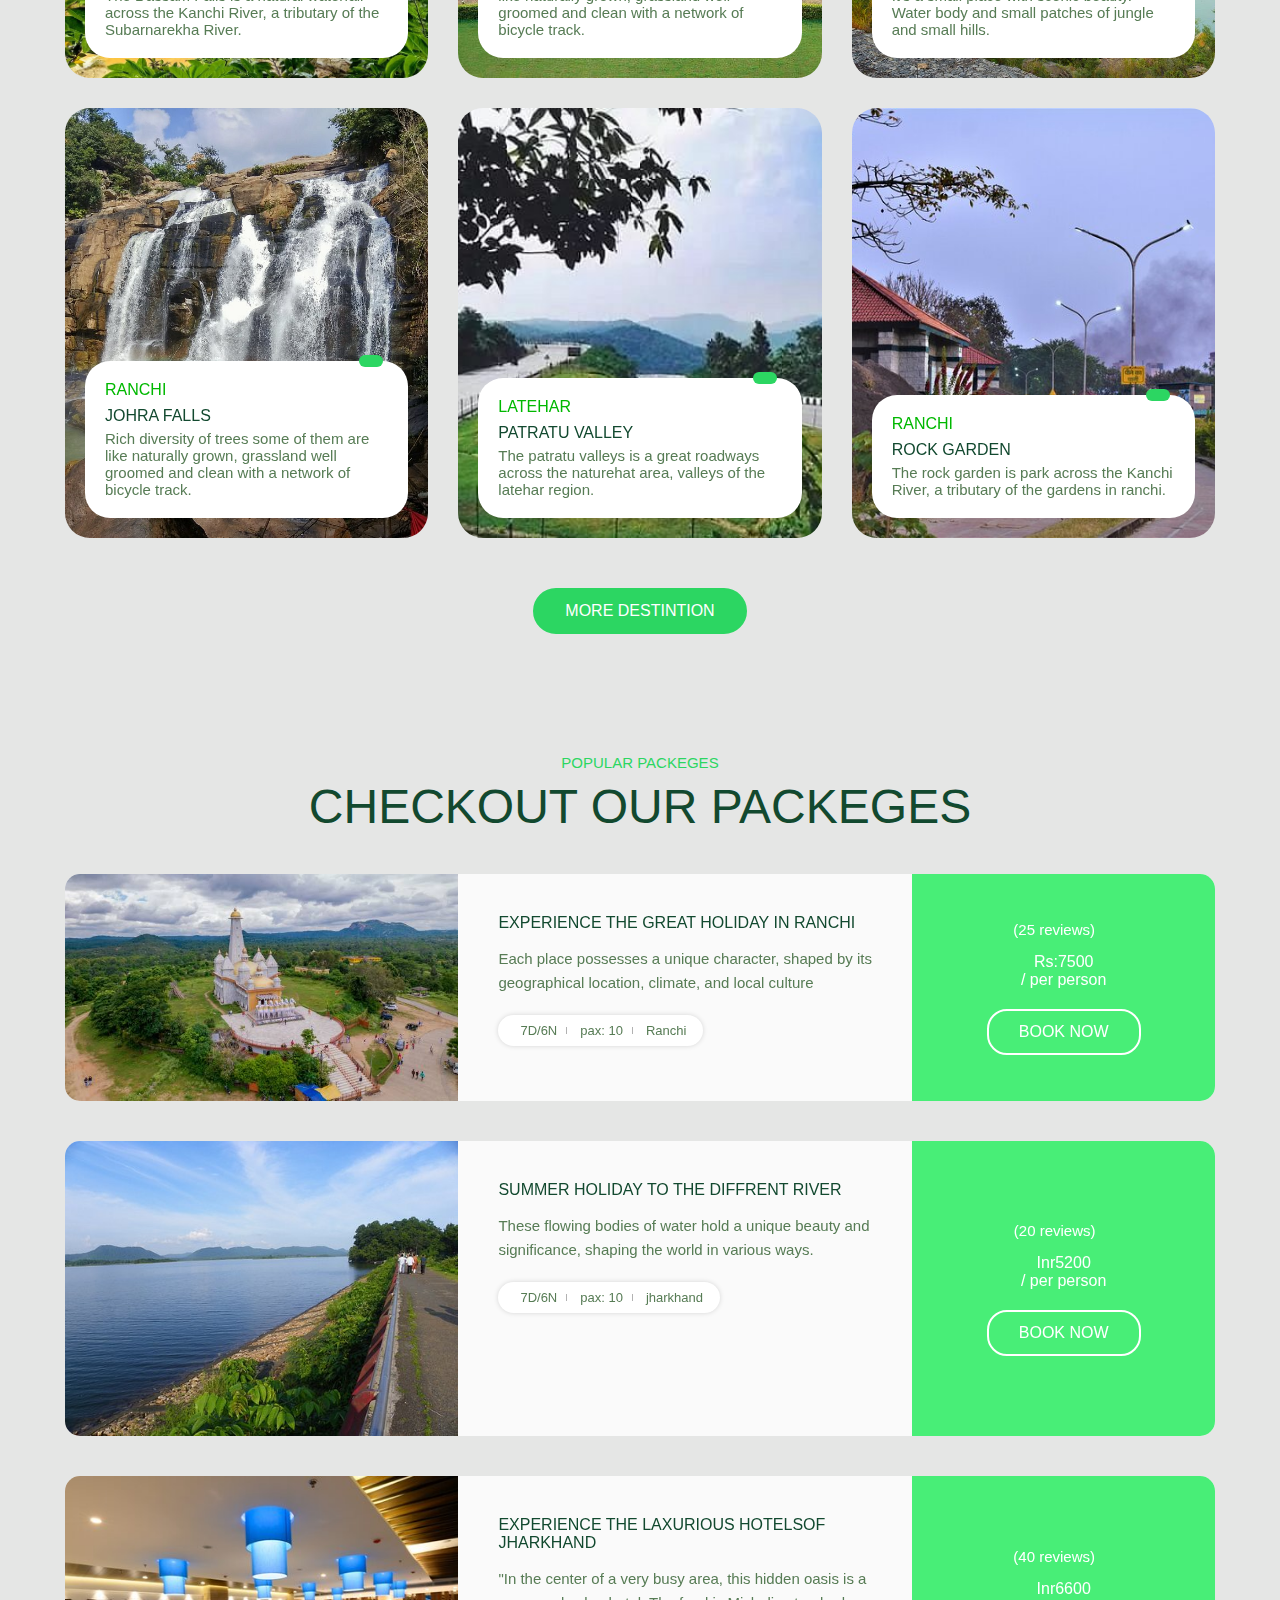
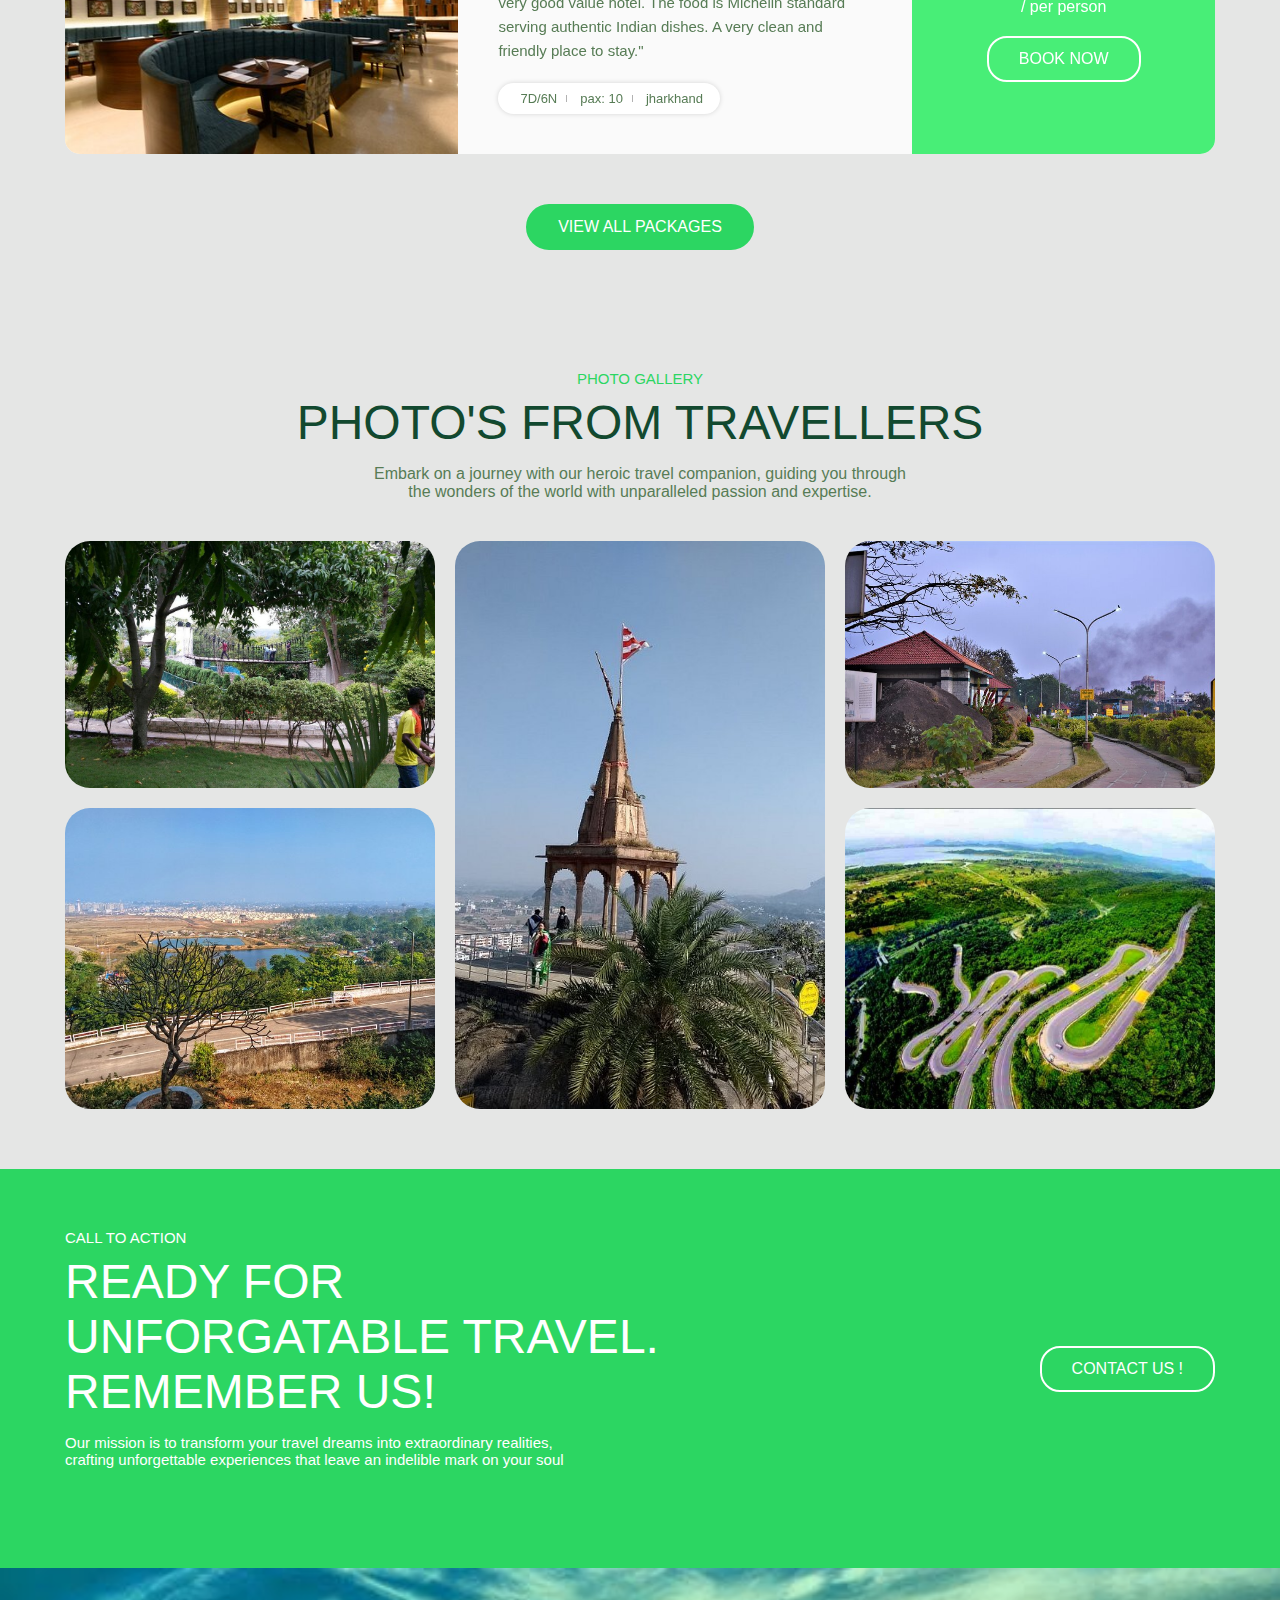
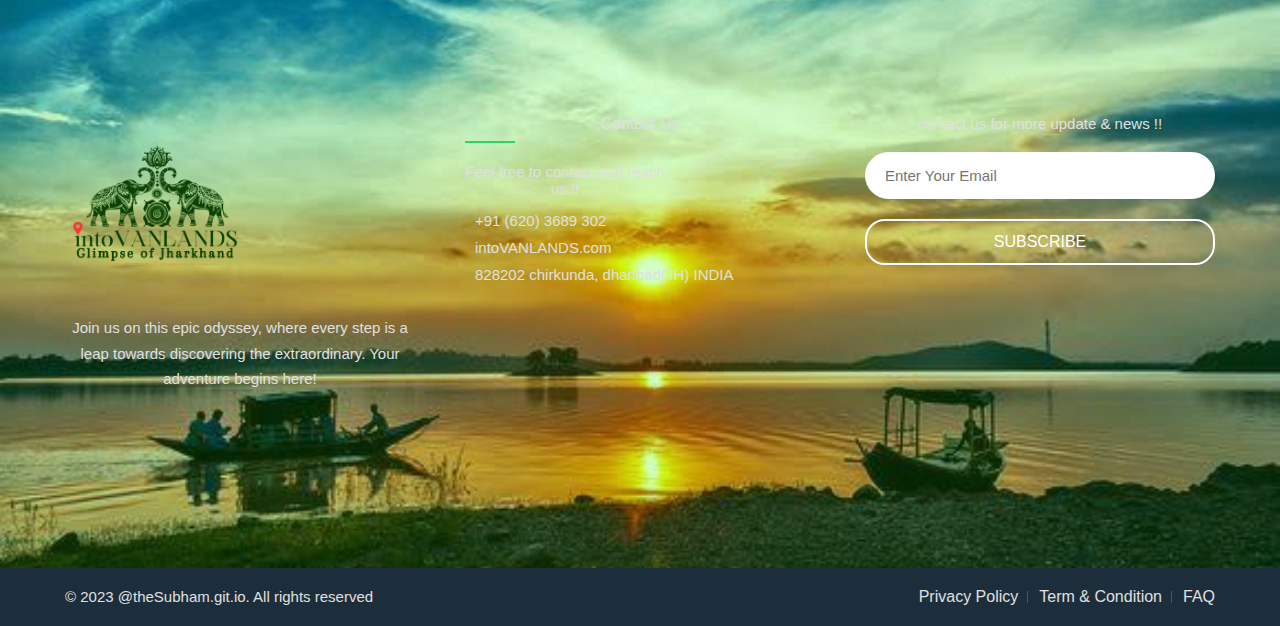
==== commit b26376ce: "Update index.html" ====
--- a/index.html
+++ b/index.html
@@ -469,7 +469,7 @@
               <div class="package-card">
 
                 <figure class="card-banner">
-                  <img src="package.jpeg" alt="Experience The Great Holiday in ranchi" loading="lazy">
+                  <img src="ranchi package.jpeg" alt="Experience The Great Holiday in ranchi" loading="lazy">
                 </figure>
 
                 <div class="card-content">
@@ -542,7 +542,7 @@
               <div class="package-card">
 
                 <figure class="card-banner">
-                  <img src="assests/packages/rivers.jpg" alt="Summer Holiday To The diffrent River" loading="lazy">
+                  <img src="rivers.jpg" alt="Summer Holiday To The diffrent River" loading="lazy">
                 </figure>
 
                 <div class="card-content">
--- a/style.css
+++ b/style.css
@@ -759,7 +759,7 @@
 \*-----------------------------------*/
 
 .footer-top {
-  background-image: url("assests/footer image.jpg");
+  background-image: url("footer image.jpg");
   background-size: cover;
   padding-block: var(--section-padding);
   color: var(--gainsboro);
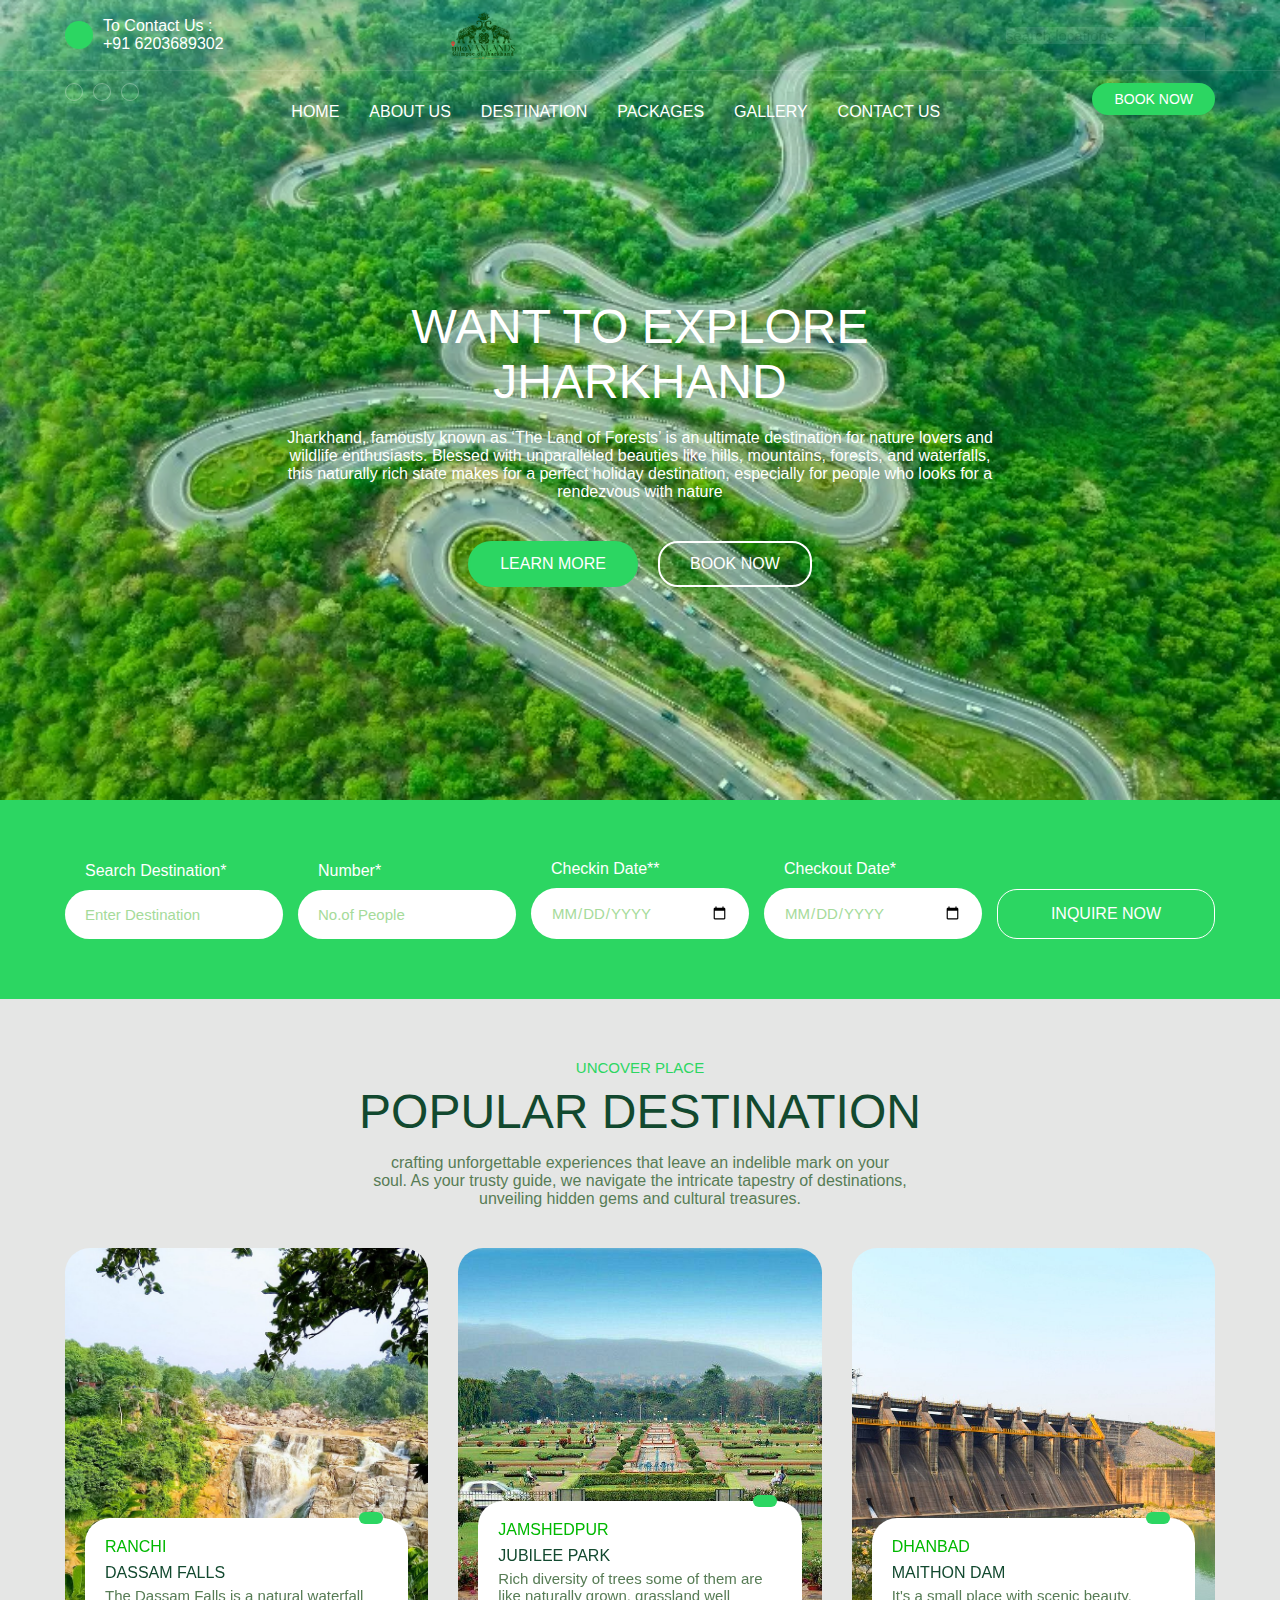
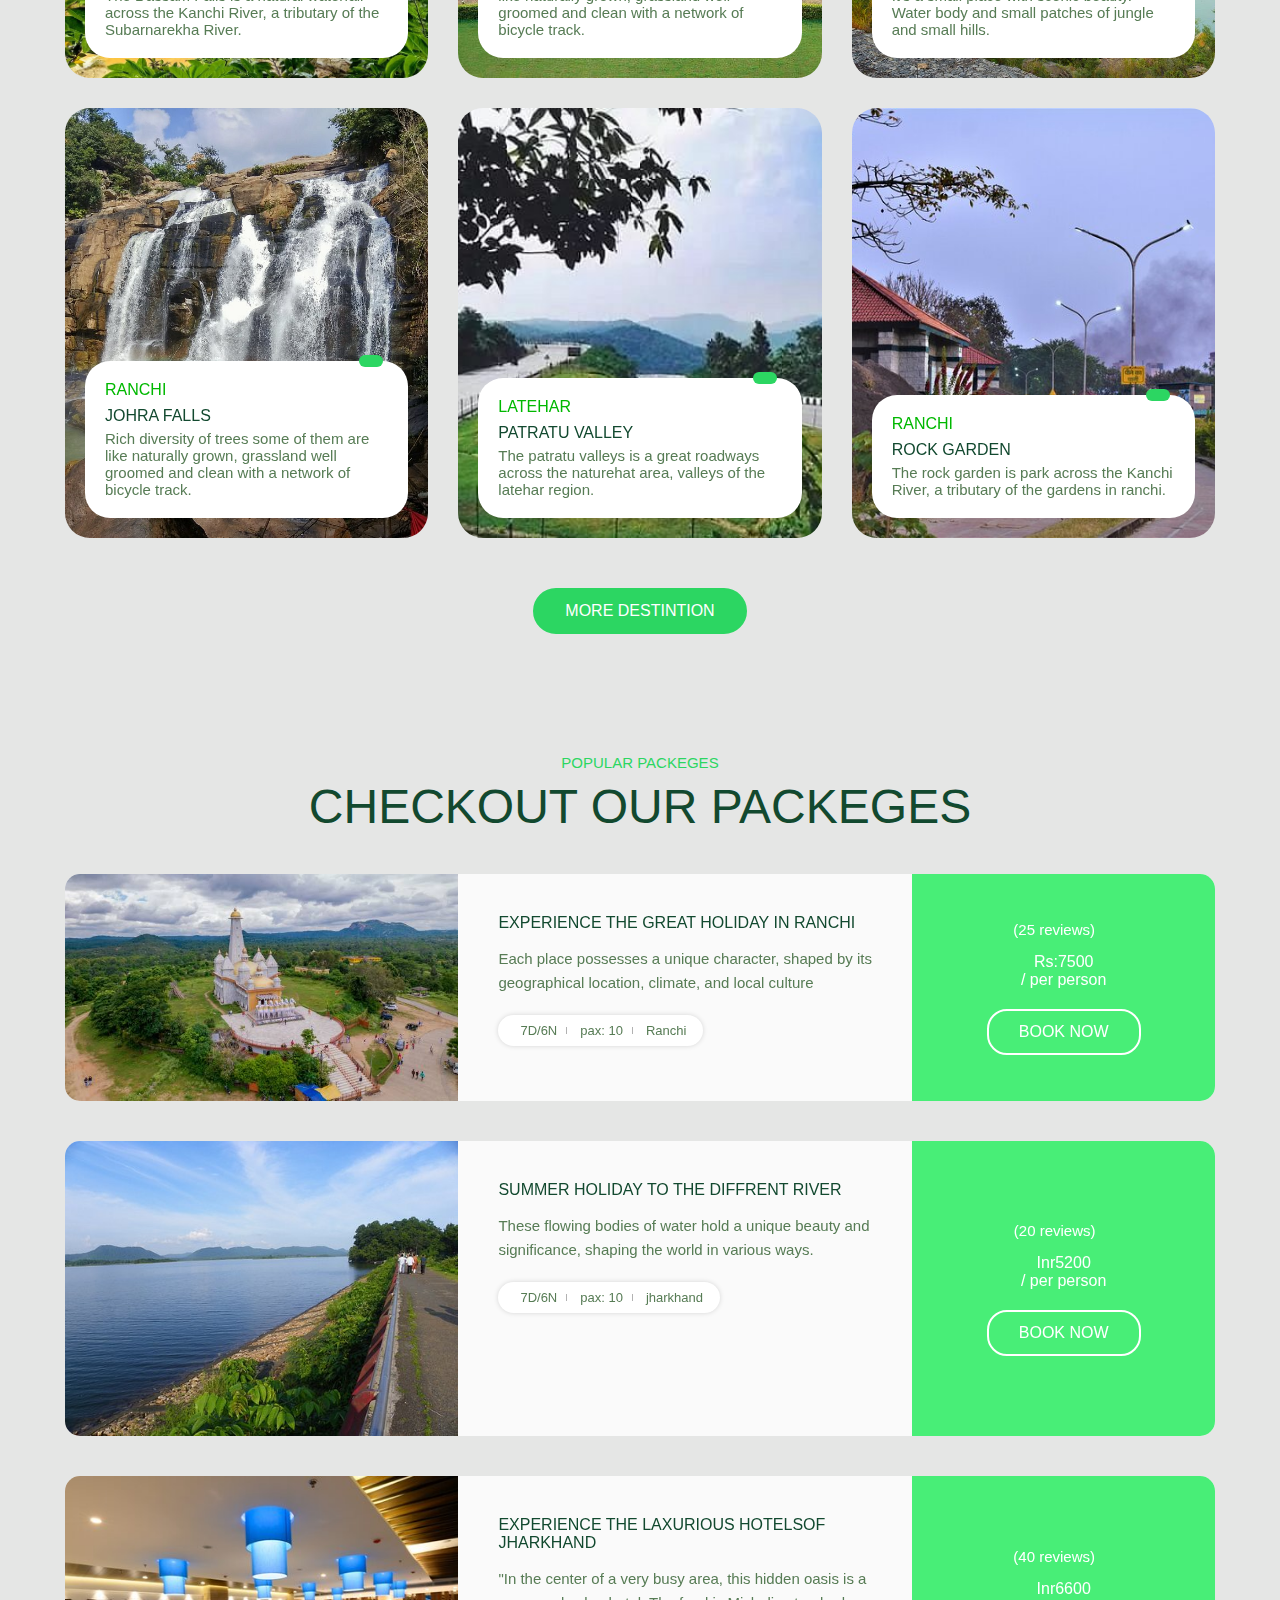
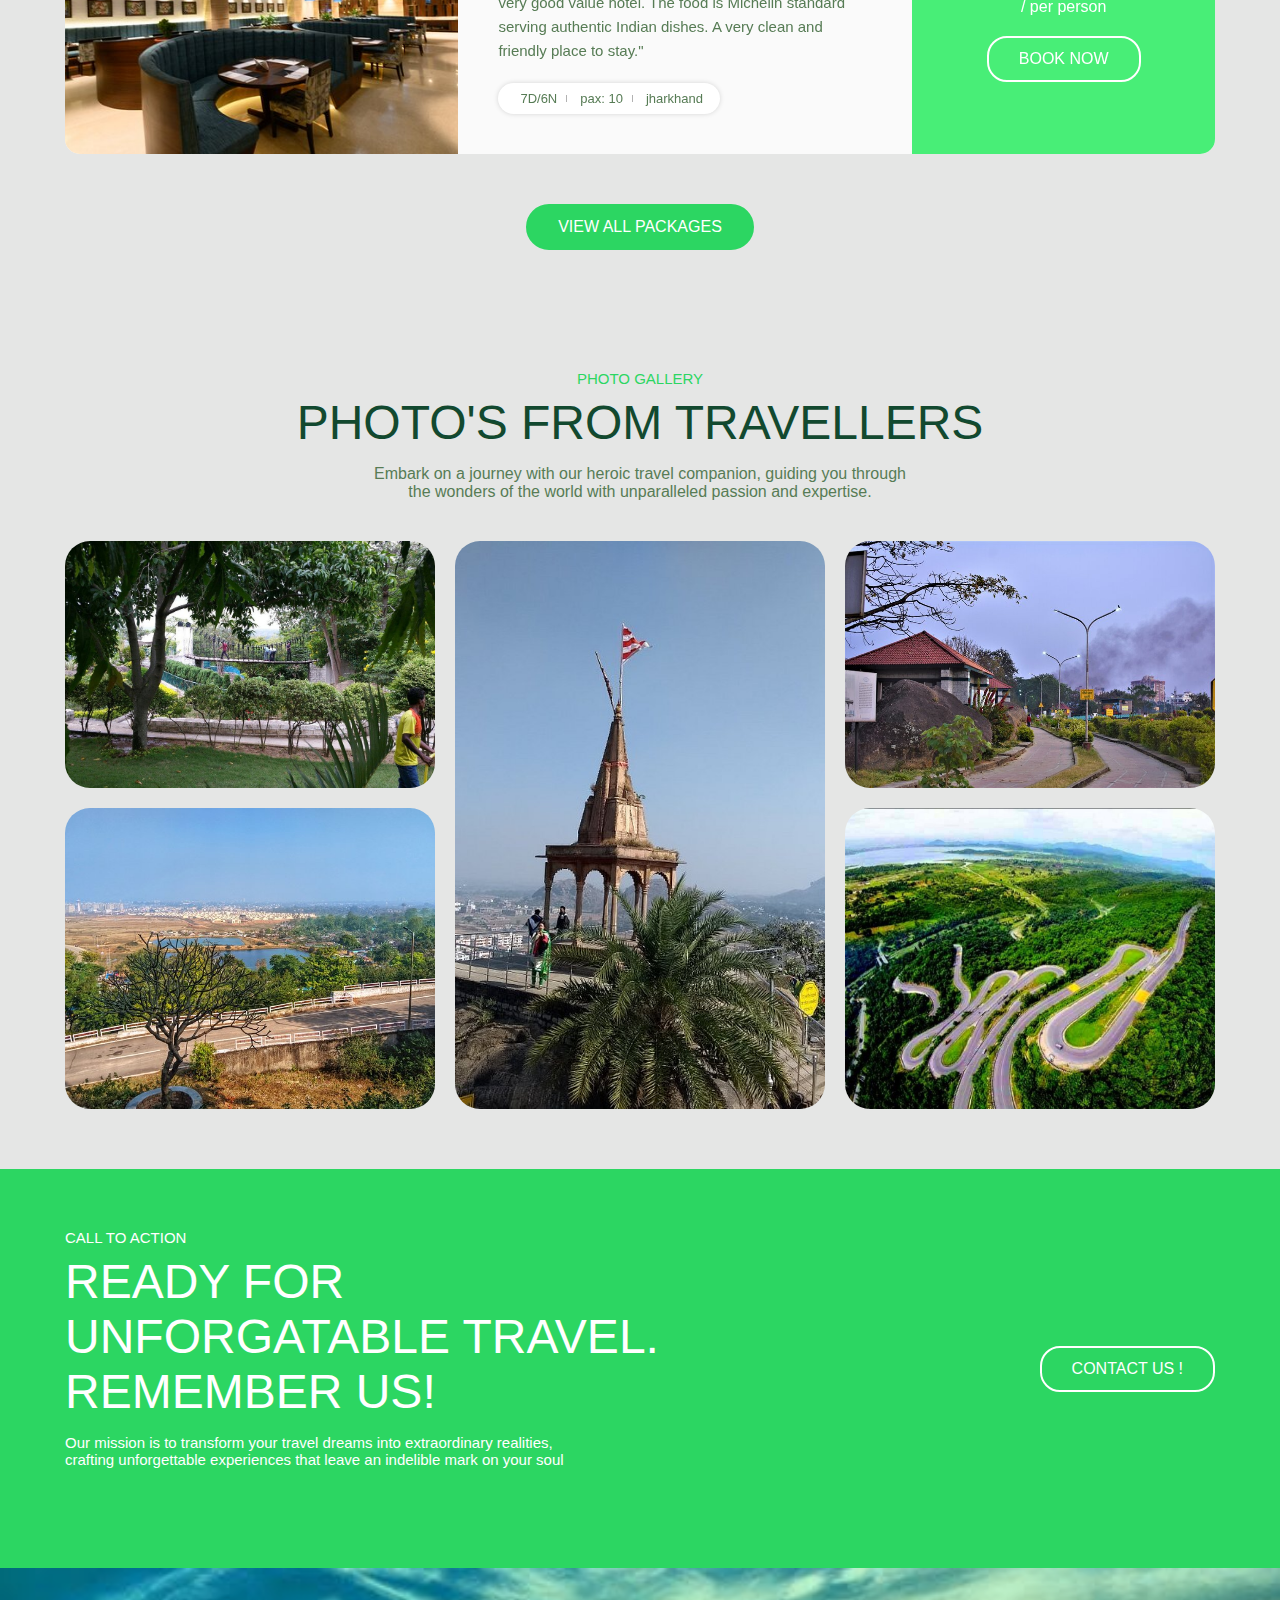
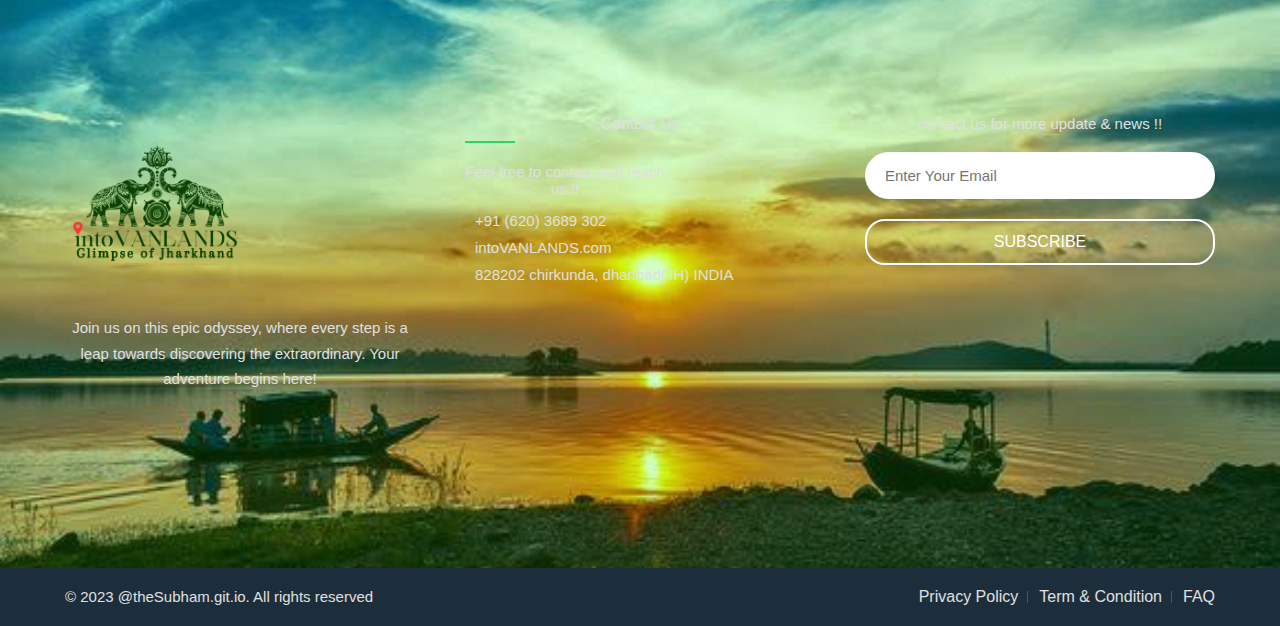
==== commit 9d49a78d: "Update index.html" ====
--- a/index.html
+++ b/index.html
@@ -58,7 +58,7 @@
                     
                         
                          <a href="intoVANLANDS.png" class="logo">
-                              <img src="" alt="logo">
+                              <img src="into-VANLANDS.png" alt="logo">
                          </a>
                     
                             <div class="header-btn-group">
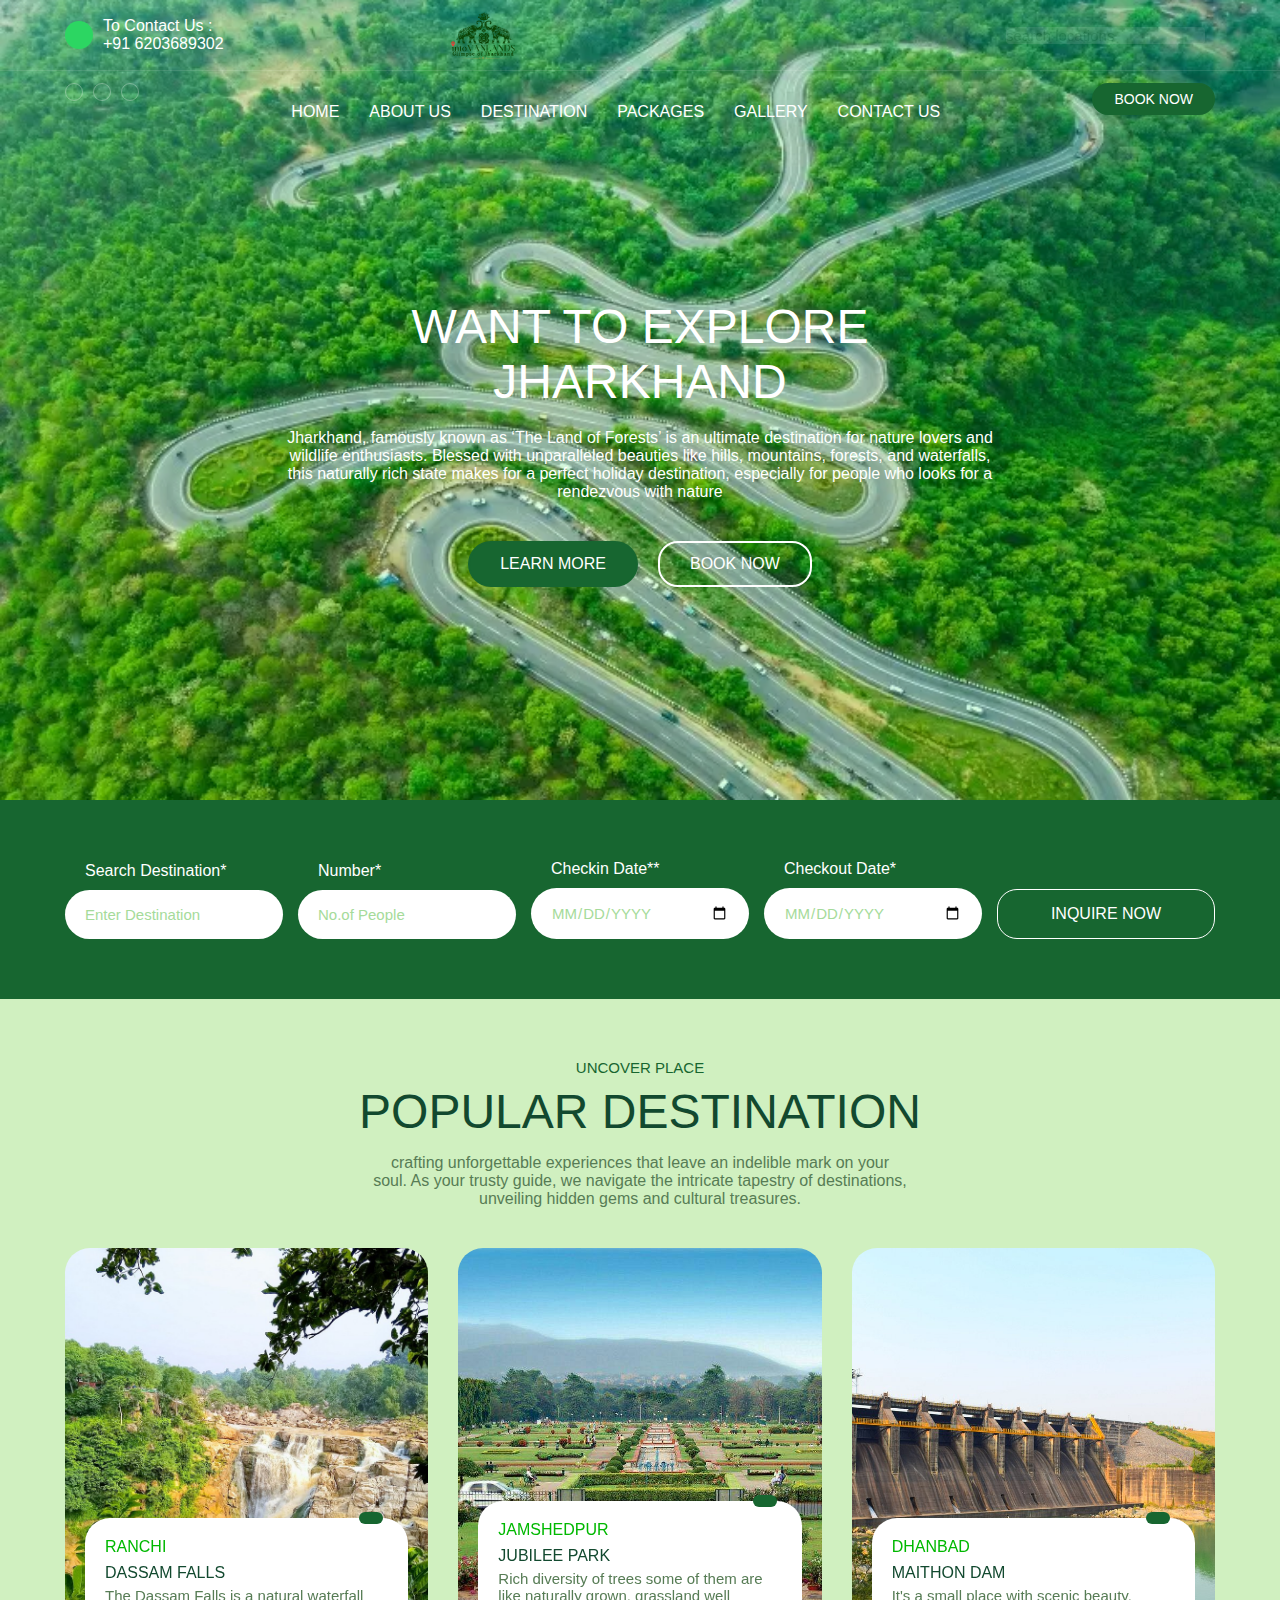
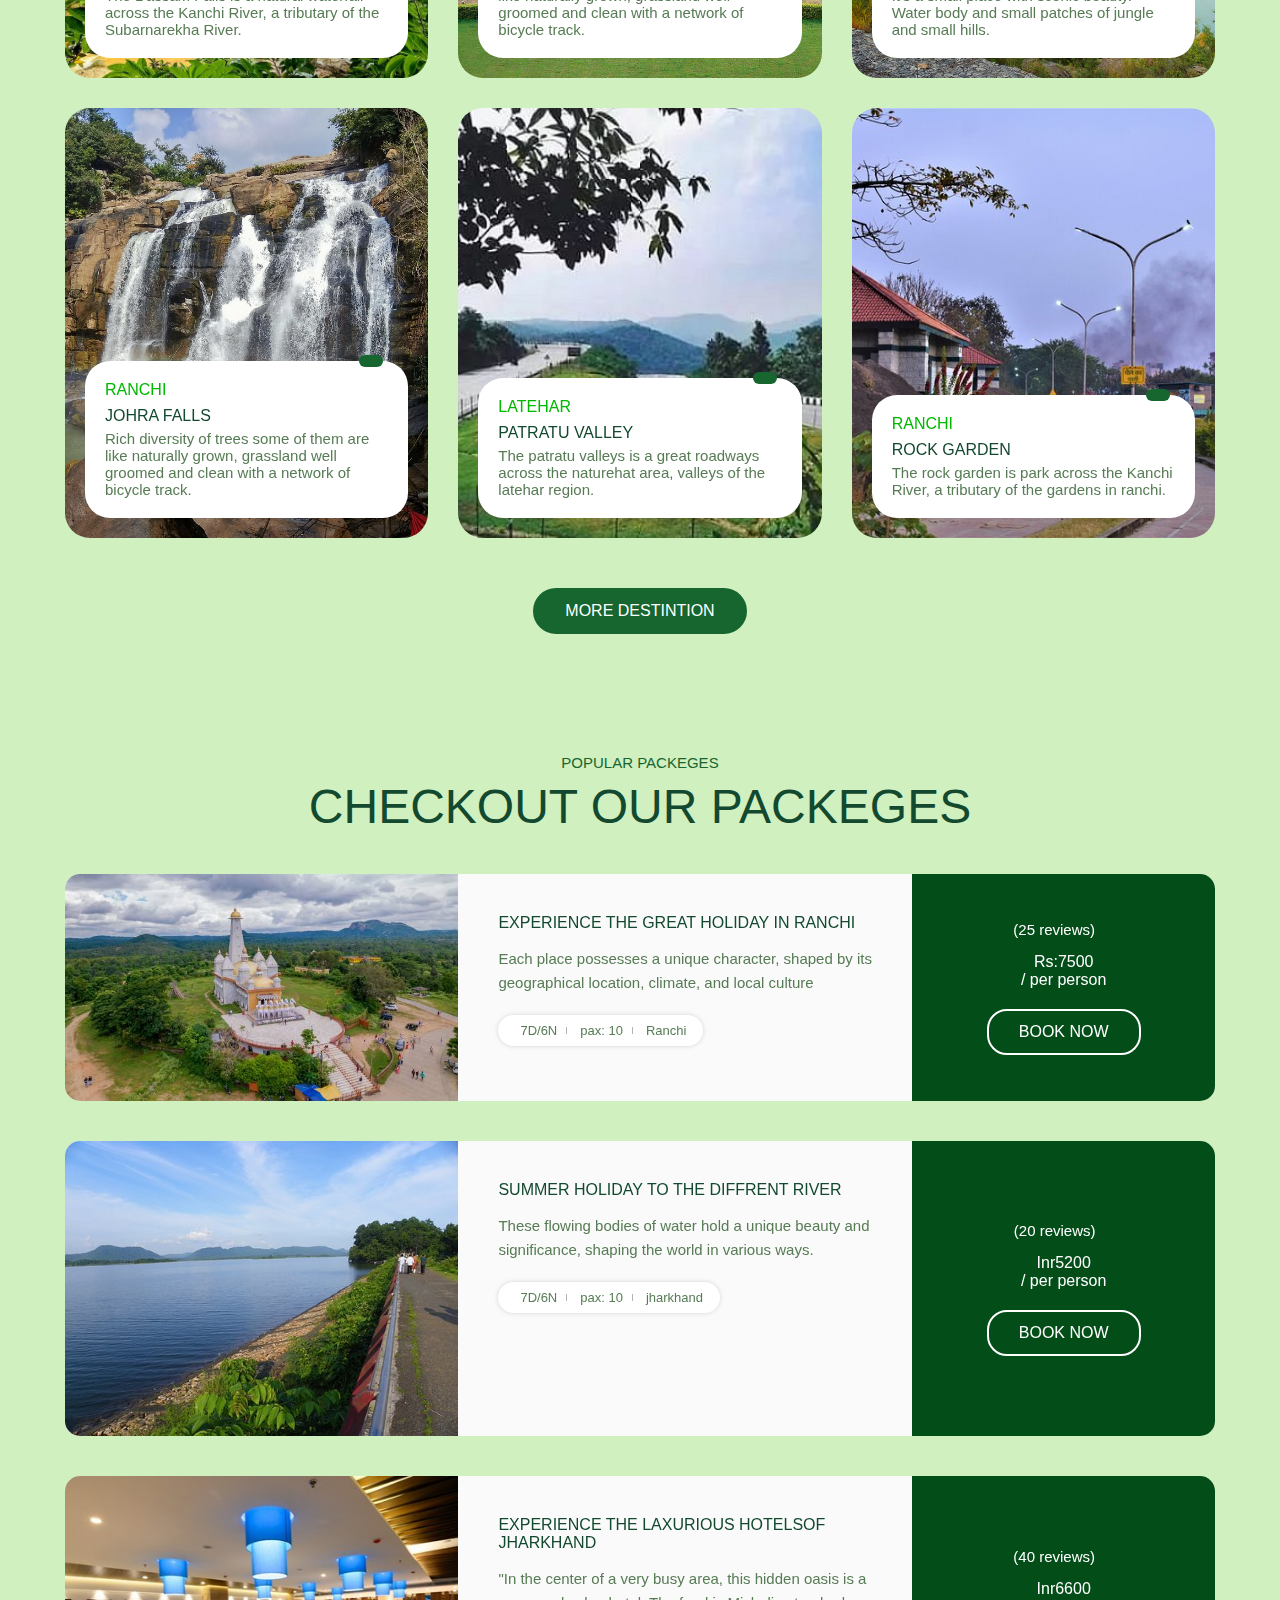
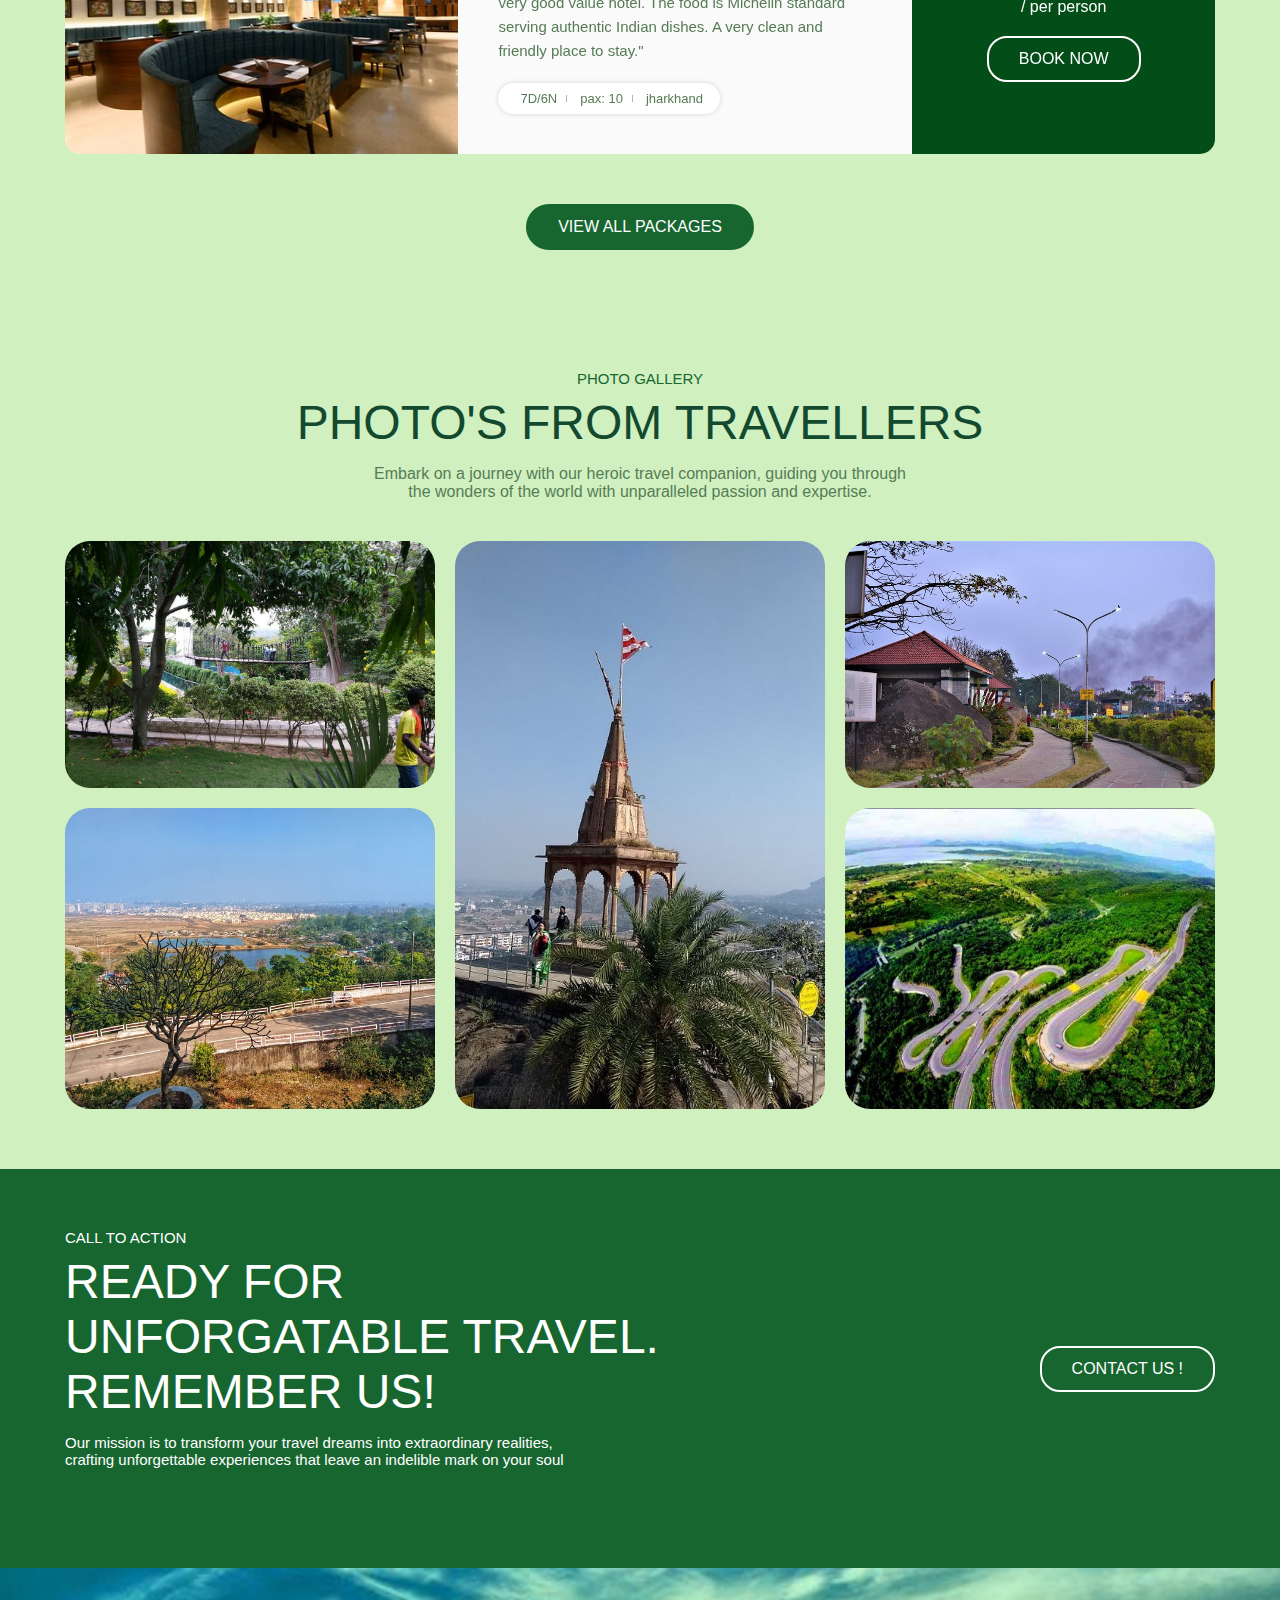
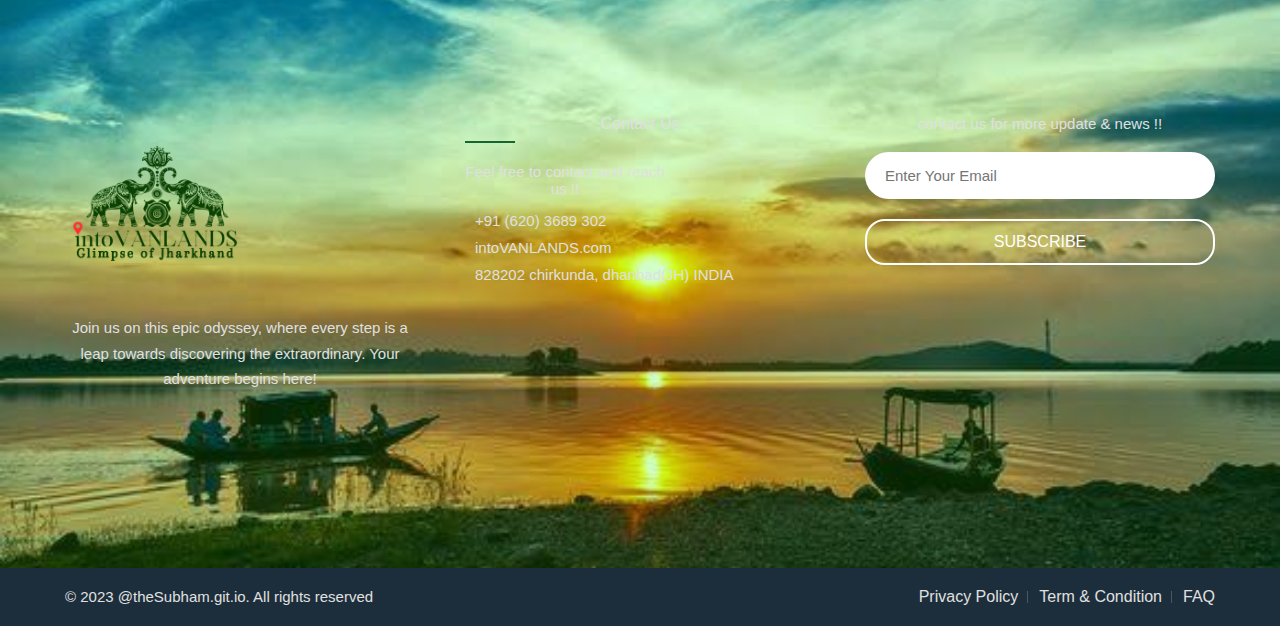
==== commit 1fac6261: "Update index.html" ====
--- a/index.html
+++ b/index.html
@@ -9,7 +9,7 @@
          <!-- 
     - favicon
   -->
-  <link rel="shortcut icon" href="intoVANLANDS.SVG" type="image/svg+xml">
+  <link rel="shortcut icon" href="into-VANLANDS.png" type="image/svg+xml">
   <link rel="color pelette" href="./muzli-colors.svg" type="color/svg+xml">
 
 
--- a/style.css
+++ b/style.css
@@ -2,8 +2,8 @@
 :root {
 
 
-  --united-nations-blue: #48ee77;
-  --bright-navy-blue:#2cd662;
+  --united-nations-blue: #034d18;
+  --bright-navy-blue:#176630;
   --spanish-gray: hsl(110, 47%, 73%);
   --black-coral: hsl(117, 19%, 41%);
   --oxford-blue: #0a2f35;
@@ -102,7 +102,7 @@
   scroll-behavior: smooth;
 }
 
-body { background:#e5e6e5; }
+body { background:#D0F0C0; }
 
 
 .logo{
